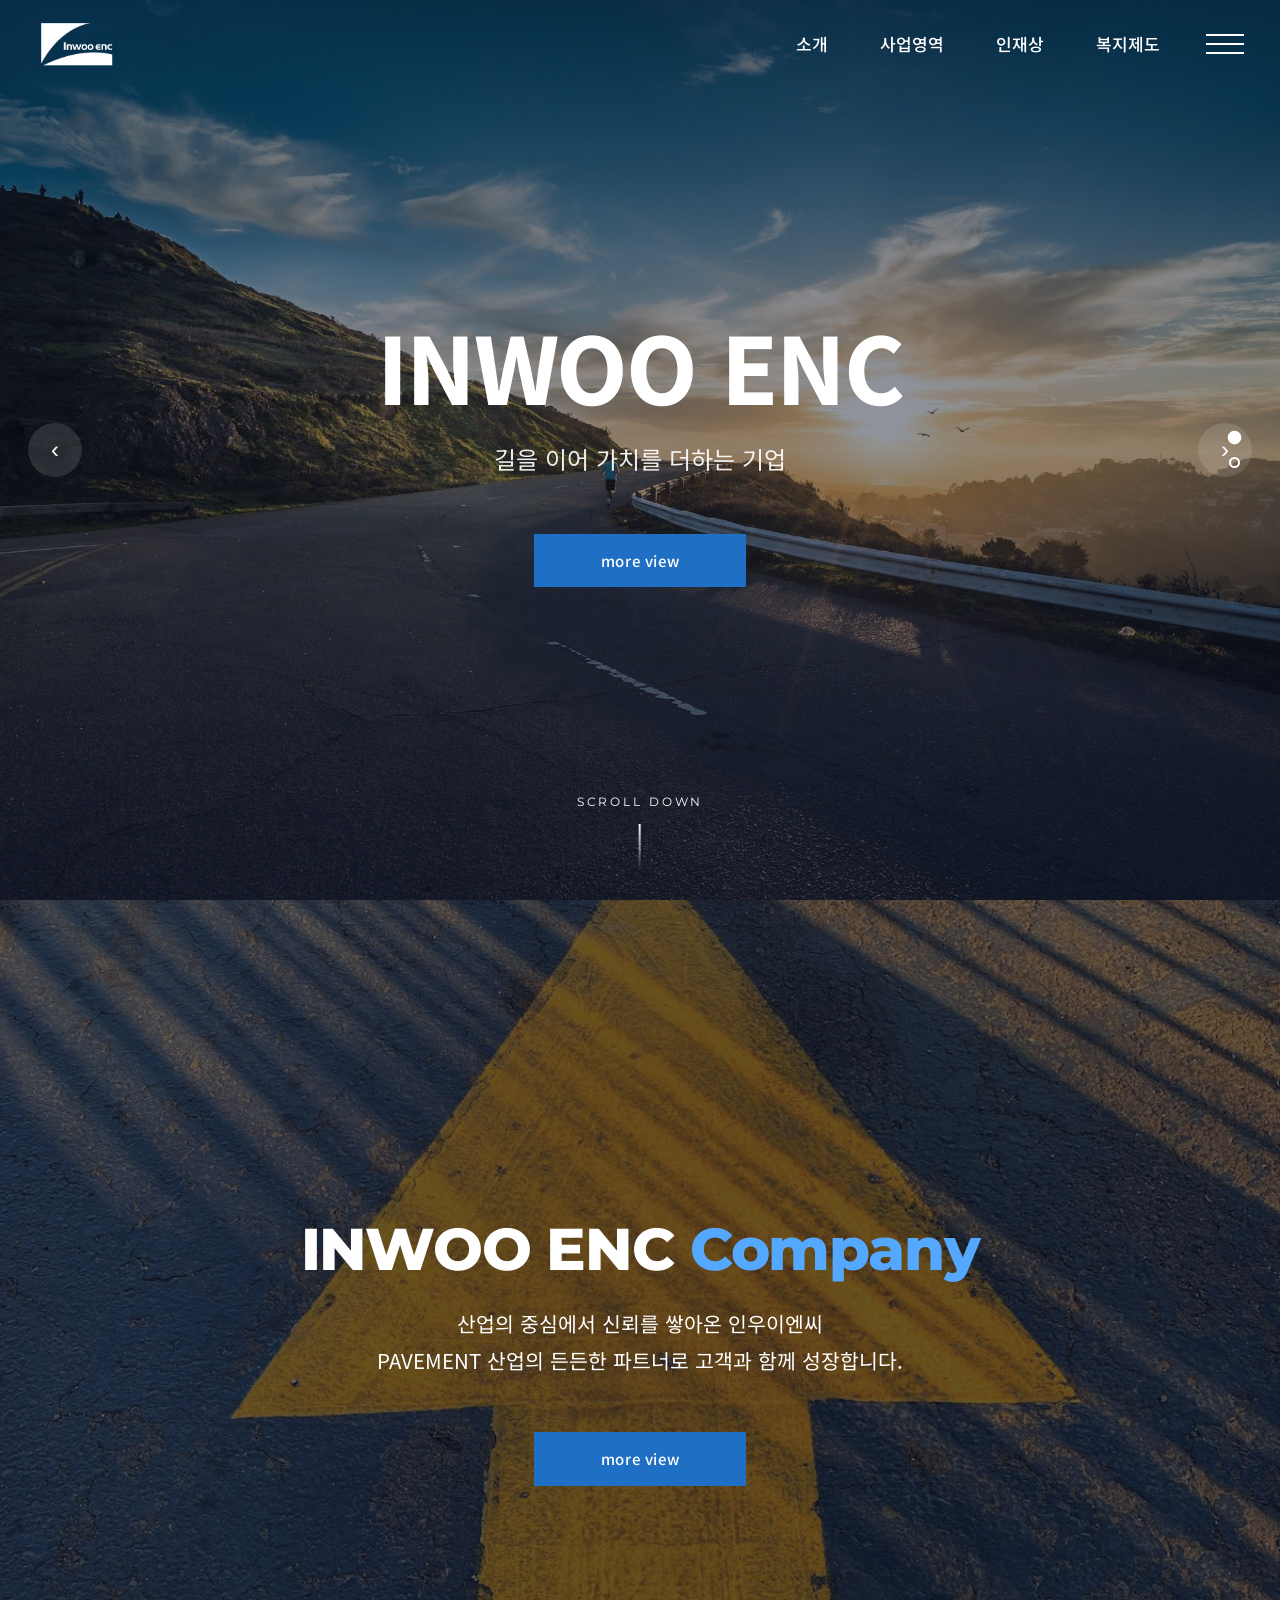
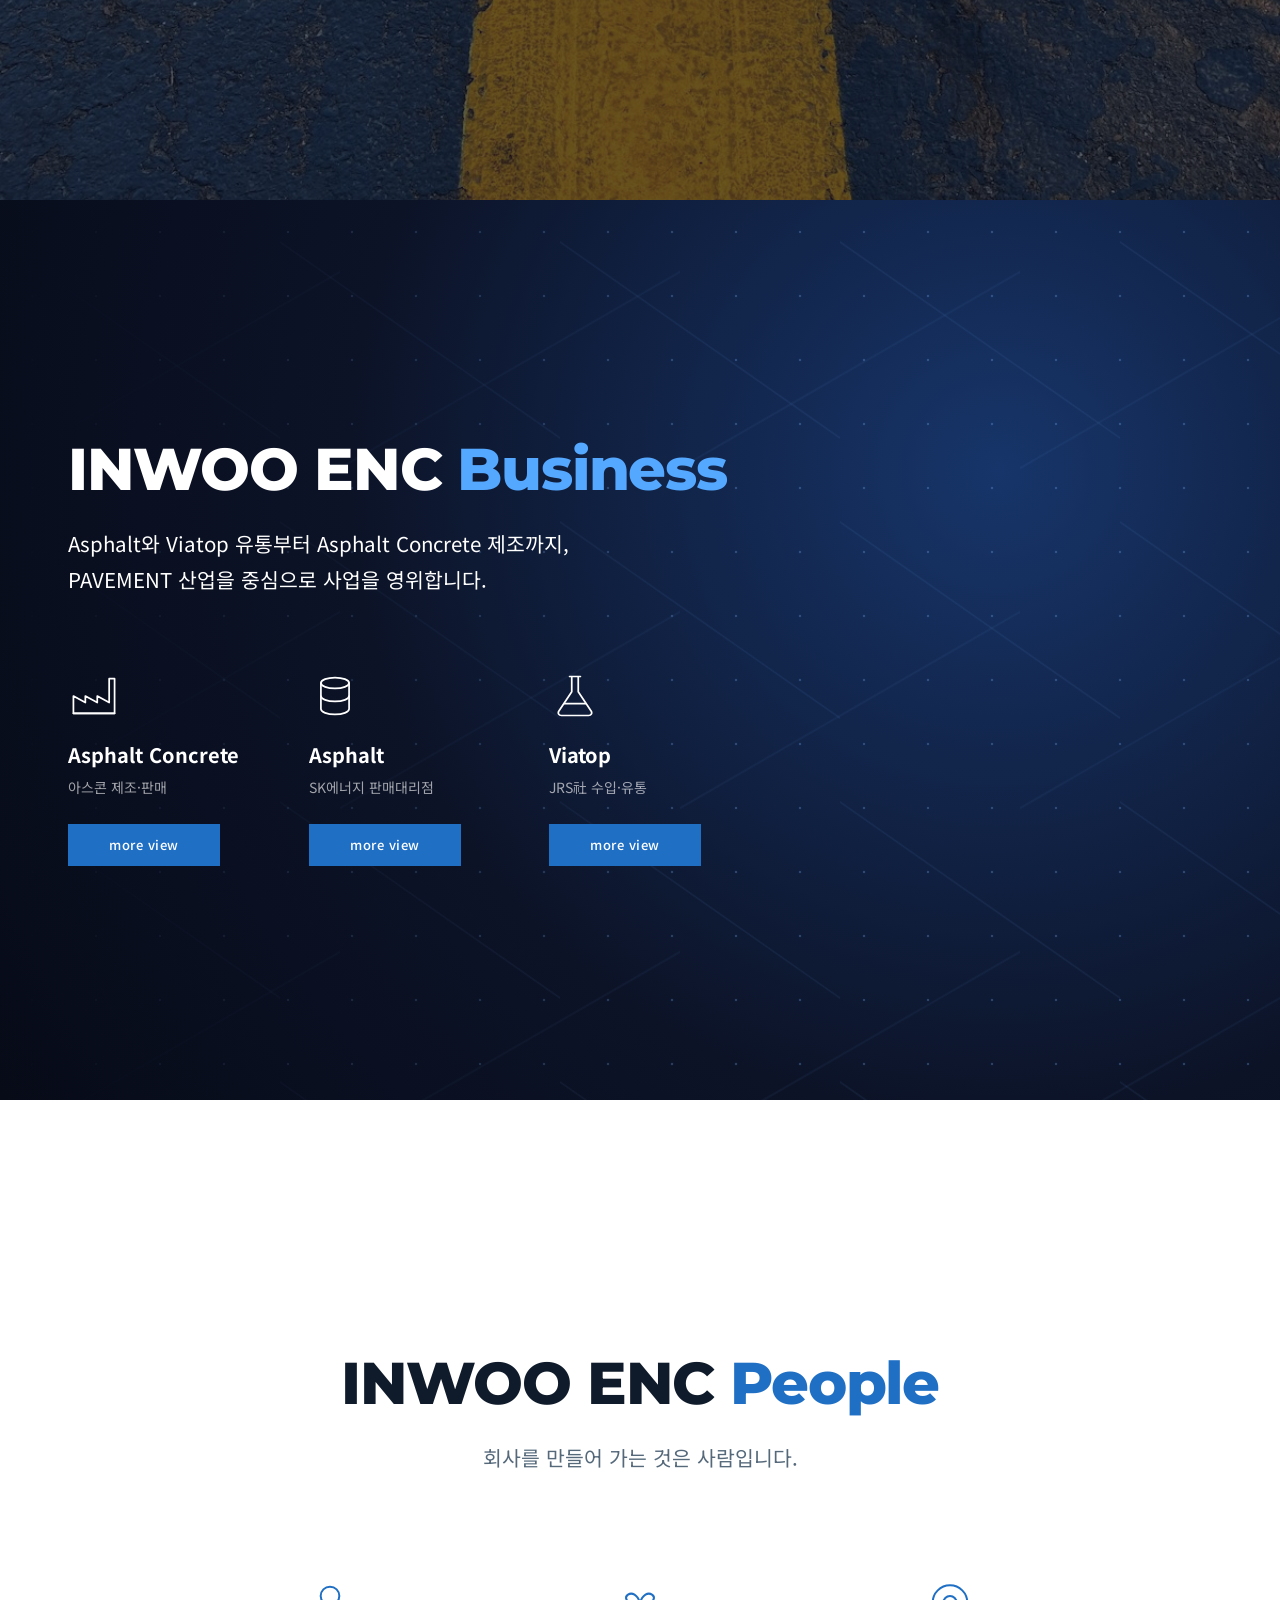
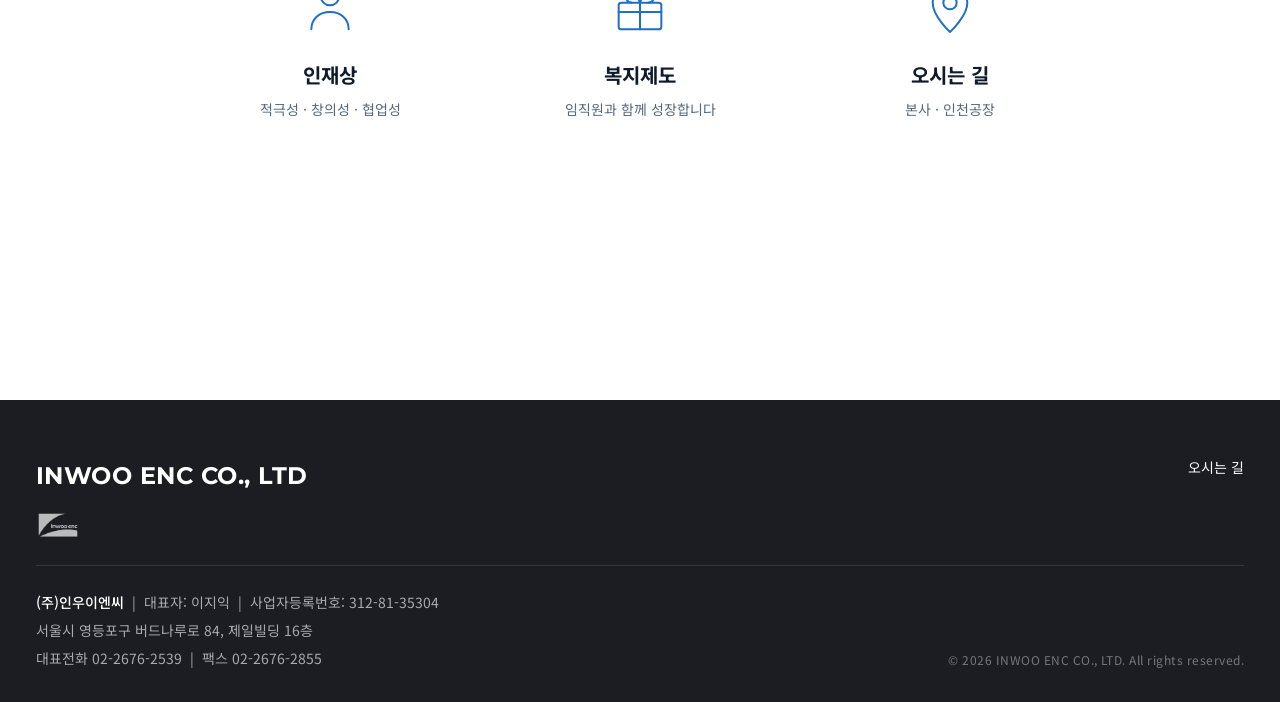
==== index.html @ b5f47231 "히어로 슬라이드에서 화살표 이미지(3번째) 제거 Co-Authored-By: Claude Sonnet 5.5 <noreply@anthropic.com>" ====
<!DOCTYPE html>
<html lang="ko">
<head>
<meta charset="UTF-8">
<meta name="viewport" content="width=device-width, initial-scale=1.0">
<title>(주)인우이엔씨 | INWOO ENC</title>
<meta name="description" content="PAVEMENT 산업의 경험과 신뢰를 바탕으로 미래를 만들어가는 인우이엔씨">
<link rel="stylesheet" href="https://fonts.googleapis.com/css?family=Noto+Sans+KR:400,500,700,800&family=Montserrat:500,700,800&display=swap">
<link rel="stylesheet" href="css/style.css?v=5">
</head>
<body>
<header class="site-header" id="siteHeader">
  <div class="header-inner">
    <a href="index.html" class="logo" aria-label="인우이엔씨 홈"><img src="img/logo.png" alt="INWOO ENC"></a>
    <div class="header-right">
      <nav class="site-nav">
        <a href="about.html">소개</a>
        <a href="business.html">사업영역</a>
        <a href="people.html">인재상</a>
        <a href="welfare.html">복지제도</a>
      </nav>
      <button class="menu-btn" id="menuBtn" aria-label="전체 메뉴 열기" aria-expanded="false"><span></span><span></span><span></span></button>
    </div>
  </div>
</header>
<div class="menu-overlay" id="menuOverlay" role="dialog" aria-label="전체 메뉴">
  <button class="menu-close" id="menuClose" aria-label="메뉴 닫기">×</button>
  <nav class="menu-list">
    <a href="about.html"><small>ABOUT</small>소개</a>
    <a href="business.html"><small>BUSINESS</small>사업영역</a>
    <a href="people.html"><small>PEOPLE</small>인재상</a>
    <a href="welfare.html"><small>BENEFITS</small>복지제도</a>
  </nav>
  <div class="menu-contact">서울특별시 영등포구 버드나루로 84, 제일빌딩 16층<br>대표전화 02-2676-2539 &nbsp;|&nbsp; 팩스 02-2676-2855</div>
</div>

<main>
<section class="hero" id="heroSlider">
  <div class="slide active">
    <div class="slide-bg"><video autoplay muted loop playsinline poster="img/hero.jpg"><source src="img/hero-truck.mp4" type="video/mp4"></video></div>
    <div class="slide-inner"><h2>INWOO ENC</h2><p>길을 이어 가치를 더하는 기업</p><a class="btn-more" href="about.html">more view</a></div>
  </div>
  <div class="slide">
    <div class="slide-bg"><img src="img/hero.jpg" alt=""></div>
    <div class="slide-inner"><h2>경험과 신뢰</h2><p>PAVEMENT 산업의 경험과 신뢰를 바탕으로 미래를 만들어가는 인우이엔씨</p><a class="btn-more" href="about.html">more view</a></div>
  </div>
  <button class="hero-arrow prev" aria-label="이전">‹</button><button class="hero-arrow next" aria-label="다음">›</button>
  <div class="hero-dots"><button class="on" aria-label="1번"></button><button aria-label="2번"></button></div>
  <div class="scroll-down">SCROLL DOWN</div>
</section>

<section class="fs fs-company">
  <div class="fs-inner rv">
    <h2 class="fs-title en">INWOO ENC <em>Company</em></h2>
    <p class="fs-text">산업의 중심에서 신뢰를 쌓아온 인우이엔씨<br>PAVEMENT 산업의 든든한 파트너로 고객과 함께 성장합니다.</p>
    <a class="btn-more" href="about.html">more view</a>
  </div>
</section>

<section class="fs fs-business">
  <div class="fs-inner">
    <div class="rv">
      <h2 class="fs-title en">INWOO ENC <em>Business</em></h2>
      <p class="fs-text">Asphalt와 Viatop 유통부터 Asphalt Concrete 제조까지,<br>PAVEMENT 산업을 중심으로 사업을 영위합니다.</p>
    </div>
    <div class="biz-items">
      <div class="biz-item rv"><svg viewBox="0 0 48 48" aria-hidden="true"><path d="M5 40V24l11 6v-6l11 6v-6l11 6V8h5v32z"/><path d="M5 40h38"/></svg><h3>Asphalt Concrete</h3><p>아스콘 제조·판매</p><a class="btn-more" href="business.html#ascon">more view</a></div>
      <div class="biz-item rv d1"><svg viewBox="0 0 48 48" aria-hidden="true"><ellipse cx="24" cy="12" rx="13" ry="5"/><path d="M11 12v24c0 2.8 5.8 5 13 5s13-2.2 13-5V12"/><path d="M11 24c0 2.8 5.8 5 13 5s13-2.2 13-5"/></svg><h3>Asphalt</h3><p>SK에너지 판매대리점</p><a class="btn-more" href="business.html#asphalt">more view</a></div>
      <div class="biz-item rv d2"><svg viewBox="0 0 48 48" aria-hidden="true"><path d="M19 6h10M21 6v14L9 38c-1 2 0 4 2.4 4h25.2c2.4 0 3.4-2 2.4-4L27 20V6"/><path d="M14 31h20"/></svg><h3>Viatop</h3><p>JRS社 수입·유통</p><a class="btn-more" href="business.html#viatop">more view</a></div>
    </div>
  </div>
</section>

<section class="fs fs-people">
  <div class="fs-inner">
    <div class="rv">
      <h2 class="fs-title en">INWOO ENC <em>People</em></h2>
      <p class="fs-text">회사를 만들어 가는 것은 사람입니다.</p>
    </div>
    <div class="people-items">
      <a class="people-item rv" href="people.html"><svg viewBox="0 0 48 48" aria-hidden="true"><circle cx="24" cy="15" r="7"/><path d="M10 40c0-8 6-13 14-13s14 5 14 13"/></svg><h3>인재상</h3><p>적극성 · 창의성 · 협업성</p></a>
      <a class="people-item rv d1" href="welfare.html"><svg viewBox="0 0 48 48" aria-hidden="true"><rect x="8" y="20" width="32" height="20" rx="2"/><path d="M8 27h32M24 20v20"/><path d="M24 20c-2-6-6-8-9-6-3 2-1 6 3 6M24 20c2-6 6-8 9-6 3 2 1 6-3 6"/></svg><h3>복지제도</h3><p>임직원과 함께 성장합니다</p></a>
      <a class="people-item rv d2" href="about.html#location"><svg viewBox="0 0 48 48" aria-hidden="true"><path d="M24 42s-13-12-13-22a13 13 0 0 1 26 0c0 10-13 22-13 22z"/><circle cx="24" cy="20" r="5"/></svg><h3>오시는 길</h3><p>본사 · 인천공장</p></a>
    </div>
  </div>
</section>
</main>
<footer class="site-footer">
  <div class="footer-wrap">
    <div class="footer-top">
      <div class="footer-logo">INWOO ENC CO., LTD<br><img src="img/logo.png" alt=""></div>
      <div class="footer-links"><a href="about.html#location">오시는 길</a></div>
    </div>
    <div class="footer-info">
      <div>
        <strong>(주)인우이엔씨</strong> &nbsp;|&nbsp; 대표자: 이지익 &nbsp;|&nbsp; 사업자등록번호: 312-81-35304<br>
        서울시 영등포구 버드나루로 84, 제일빌딩 16층<br>
        대표전화 02-2676-2539 &nbsp;|&nbsp; 팩스 02-2676-2855
      </div>
      <div class="footer-copy">© 2026 INWOO ENC CO., LTD. All rights reserved.</div>
    </div>
  </div>
</footer>
<script src="js/script.js?v=4"></script>
</body>
</html>
---- css/style.css ----
/* (주)인우이엔씨 — 풀스크린 섹션형 레이아웃 (투명 헤더 + 슬라이더 + more view) */
:root {
  --ink: #0f1b2a;
  --ink-soft: #55697b;
  --navy: #0c1327;
  --navy-2: #121c38;
  --blue: #1f6fc5;
  --blue-light: #55a8ff;
  --orange: #f39200;
  --bg: #f4f7fb;
  --line: #e1e8f0;
  --max: 1200px;
}
* { margin: 0; padding: 0; box-sizing: border-box; }
html { scroll-behavior: smooth; }
body { font-family: "Noto Sans KR", "Pretendard Variable", Pretendard, -apple-system, sans-serif; color: var(--ink); background: #fff; line-height: 1.7; word-break: keep-all; overflow-wrap: break-word; -webkit-font-smoothing: antialiased; }
img, svg, video { display: block; max-width: 100%; }
a { color: inherit; text-decoration: none; }
.en { font-family: "Montserrat", "Noto Sans KR", sans-serif; }

/* ---------- Header (투명 → 스크롤 시 흰색) ---------- */
.site-header { position: fixed; inset: 0 0 auto 0; z-index: 100; height: 88px; transition: background .3s ease, box-shadow .3s ease; }
.site-header.scrolled { background: #fff; box-shadow: 0 2px 18px rgba(12,19,39,.1); }
.header-inner { max-width: 1480px; height: 100%; margin: 0 auto; padding: 0 36px; display: flex; align-items: center; justify-content: space-between; }
.logo img { height: 52px; width: auto; filter: brightness(0) invert(1); transition: filter .3s ease; }
.site-header.scrolled .logo img { filter: none; }
.header-right { display: flex; align-items: center; gap: 46px; }
.site-nav { display: flex; gap: 52px; }
.site-nav a { color: #fff; font-size: 17px; font-weight: 500; position: relative; padding: 8px 0; transition: color .25s; }
.site-nav a::after { content: ""; position: absolute; left: 0; bottom: 0; width: 0; height: 3px; background: var(--blue-light); transition: width .25s ease; }
.site-nav a:hover::after, .site-nav a.active::after { width: 100%; }
.site-header.scrolled .site-nav a { color: var(--ink); }
.site-header.scrolled .site-nav a::after { background: var(--blue); }
.menu-btn { width: 38px; height: 38px; display: flex; flex-direction: column; justify-content: center; gap: 7px; background: none; border: 0; cursor: pointer; }
.menu-btn span { height: 2px; width: 100%; background: #fff; transition: background .3s, transform .3s, opacity .3s; }
.site-header.scrolled .menu-btn span { background: var(--ink); }

/* 전체화면 메뉴 */
.menu-overlay { position: fixed; inset: 0; z-index: 200; background: var(--navy); color: #fff; display: flex; flex-direction: column; justify-content: center; padding: 0 8vw; opacity: 0; visibility: hidden; transition: opacity .35s ease, visibility .35s ease; }
.menu-overlay.open { opacity: 1; visibility: visible; }
.menu-close { position: absolute; top: 26px; right: 36px; width: 44px; height: 44px; background: none; border: 0; color: #fff; font-size: 38px; line-height: 1; cursor: pointer; }
.menu-list a { display: flex; align-items: baseline; gap: 24px; padding: 14px 0; border-bottom: 1px solid rgba(255,255,255,.14); font-size: clamp(30px, 4.6vw, 58px); font-weight: 700; letter-spacing: -.01em; transition: color .2s, padding .25s; }
.menu-list a small { font-family: "Montserrat", sans-serif; font-size: 14px; font-weight: 500; letter-spacing: .24em; color: var(--blue-light); width: 120px; flex: 0 0 auto; }
.menu-list a:hover { color: var(--blue-light); padding-left: 16px; }
.menu-contact { margin-top: 44px; font-size: 16px; color: rgba(255,255,255,.65); line-height: 1.9; }

/* ---------- Hero slider ---------- */
.hero { position: relative; height: 100vh; min-height: 640px; overflow: hidden; background: var(--navy); color: #fff; }
.slide { position: absolute; inset: 0; opacity: 0; transition: opacity 1.1s ease; display: flex; align-items: center; justify-content: center; text-align: center; }
.slide.active { opacity: 1; z-index: 1; }
.slide-bg { position: absolute; inset: 0; }
.slide-bg img, .slide-bg video { width: 100%; height: 100%; object-fit: cover; }
.slide-bg::after { content: ""; position: absolute; inset: 0; background: linear-gradient(180deg, rgba(12,19,39,.55) 0%, rgba(12,19,39,.45) 50%, rgba(12,19,39,.7) 100%); }
.slide-inner { position: relative; z-index: 2; padding: 0 24px; max-width: 1000px; transform: translateY(14px); opacity: 0; transition: opacity .9s ease .25s, transform .9s ease .25s; }
.slide.active .slide-inner { opacity: 1; transform: none; }
.slide h2 { font-size: clamp(44px, 7.2vw, 100px); font-weight: 800; letter-spacing: -.02em; line-height: 1.15; }
.slide p { margin-top: 20px; font-size: clamp(17px, 2vw, 24px); font-weight: 400; color: rgba(255,255,255,.92); }
.btn-more { display: inline-block; margin-top: 54px; background: var(--blue); color: #fff; font-size: 15px; font-weight: 500; letter-spacing: .04em; padding: 13px 66px; border: 1px solid var(--blue); transition: background .2s, color .2s, transform .2s; }
.btn-more:hover { background: #fff; color: var(--blue); transform: translateY(-2px); }
.hero-arrow { position: absolute; top: 50%; z-index: 5; width: 54px; height: 54px; margin-top: -27px; border: 0; background: rgba(255,255,255,.12); color: #fff; font-size: 24px; cursor: pointer; border-radius: 50%; transition: background .2s; }
.hero-arrow:hover { background: rgba(255,255,255,.3); }
.hero-arrow.prev { left: 28px; } .hero-arrow.next { right: 28px; }
.hero-dots { position: absolute; z-index: 5; right: 40px; top: 50%; transform: translateY(-50%); display: flex; flex-direction: column; gap: 14px; }
.hero-dots button { width: 11px; height: 11px; border-radius: 50%; border: 2px solid #fff; background: transparent; cursor: pointer; padding: 0; transition: background .2s, transform .2s; }
.hero-dots button.on { background: #fff; transform: scale(1.25); }
.scroll-down { position: absolute; z-index: 5; left: 50%; bottom: 30px; transform: translateX(-50%); text-align: center; font-family: "Montserrat", sans-serif; font-size: 12px; letter-spacing: .24em; color: #fff; }
.scroll-down::after { content: ""; display: block; width: 2px; height: 46px; margin: 12px auto 0; background: linear-gradient(180deg, #fff, transparent); animation: drop 1.8s ease-in-out infinite; }
@keyframes drop { 0% { transform: scaleY(0); transform-origin: top; } 50% { transform: scaleY(1); transform-origin: top; } 51% { transform-origin: bottom; } 100% { transform: scaleY(0); transform-origin: bottom; } }

/* ---------- Home sections (full screen) ---------- */
.fs { position: relative; min-height: 100vh; display: flex; align-items: center; overflow: hidden; }
.fs-inner { position: relative; z-index: 2; width: 100%; max-width: var(--max); margin: 0 auto; padding: 100px 28px; }
.fs-title { font-size: clamp(34px, 4.6vw, 62px); font-weight: 800; letter-spacing: -.02em; line-height: 1.2; }
.fs-title em { font-style: normal; color: var(--blue-light); }
.fs-text { margin-top: 20px; font-size: clamp(16px, 1.6vw, 21px); line-height: 1.8; }

.fs-company { color: #fff; text-align: center; background: var(--navy) center / cover; }
.fs-company::before { content: ""; position: absolute; inset: 0; background: url('../img/hero-arrow.jpg') center 40% / cover; }
.fs-company::after { content: ""; position: absolute; inset: 0; background: rgba(12,19,39,.62); }

.fs-business { color: #fff; background: radial-gradient(circle at 78% 30%, #17356a 0%, #0c1327 55%, #070b18 100%); }
.fs-business::before { content: ""; position: absolute; inset: 0; opacity: .5;
  background-image: radial-gradient(rgba(120,180,255,.55) 1.4px, transparent 1.6px), linear-gradient(35deg, transparent 49.6%, rgba(120,180,255,.16) 50%, transparent 50.4%), linear-gradient(-30deg, transparent 49.6%, rgba(120,180,255,.12) 50%, transparent 50.4%);
  background-size: 64px 64px, 280px 280px, 340px 340px;
  mask-image: linear-gradient(90deg, transparent 0%, #000 55%); -webkit-mask-image: linear-gradient(90deg, transparent 0%, #000 55%); }
.biz-items { display: flex; gap: 70px; margin-top: 72px; flex-wrap: wrap; }
.biz-item { min-width: 170px; }
.biz-item svg { width: 52px; height: 52px; stroke: #fff; fill: none; stroke-width: 1.6; stroke-linecap: round; stroke-linejoin: round; margin-bottom: 16px; }
.biz-item h3 { font-size: 20px; font-weight: 700; }
.biz-item p { margin-top: 4px; font-size: 14px; color: rgba(255,255,255,.62); }
.biz-item .btn-more { margin-top: 24px; padding: 9px 40px; font-size: 13px; }

.fs-people { background: #fff; text-align: center; }
.fs-people .fs-title em { color: var(--blue); }
.fs-people .fs-text { color: var(--ink-soft); }
.people-items { display: grid; grid-template-columns: repeat(3, 1fr); gap: 30px; max-width: 900px; margin: 70px auto 0; }
.people-item { padding: 30px 12px; border-radius: 6px; transition: background .25s, transform .25s; }
.people-item:hover { background: var(--bg); transform: translateY(-6px); }
.people-item svg { width: 64px; height: 64px; margin: 0 auto 18px; stroke: var(--blue); fill: none; stroke-width: 1.5; stroke-linecap: round; stroke-linejoin: round; }
.people-item h3 { font-size: 20px; font-weight: 700; }
.people-item p { margin-top: 6px; font-size: 14px; color: var(--ink-soft); }

/* ---------- Sub pages ---------- */
.sub-visual { position: relative; height: 440px; display: flex; align-items: center; justify-content: center; text-align: center; color: #fff; background: var(--navy) center / cover; overflow: hidden; }
.sub-visual::before { content: ""; position: absolute; inset: 0; background: linear-gradient(180deg, rgba(12,19,39,.7) 0%, rgba(12,19,39,.55) 100%); }
.sub-visual .inner { position: relative; z-index: 2; padding: 60px 24px 0; }
.sub-visual h1 { font-size: clamp(38px, 5vw, 66px); font-weight: 800; letter-spacing: -.02em; }
.sub-visual p { margin-top: 14px; font-size: clamp(16px, 1.7vw, 21px); color: rgba(255,255,255,.88); max-width: 720px; margin-left: auto; margin-right: auto; }
.crumb { position: absolute; z-index: 2; left: 0; right: 0; bottom: 22px; font-size: 14px; color: rgba(255,255,255,.7); max-width: 1480px; margin: 0 auto; padding: 0 36px; text-align: right; }
.crumb b { color: #fff; font-weight: 500; }
.sub-tabs { background: #fff; border-bottom: 1px solid var(--line); position: sticky; top: 88px; z-index: 50; }
.sub-tabs .wrap { display: flex; justify-content: center; gap: 4px; overflow-x: auto; scrollbar-width: none; }
.sub-tabs a { padding: 20px 34px; font-size: 17px; font-weight: 500; color: var(--ink-soft); border-bottom: 3px solid transparent; white-space: nowrap; transition: color .2s, border-color .2s; }
.sub-tabs a:hover, .sub-tabs a.on { color: var(--blue); border-bottom-color: var(--blue); }
.wrap { max-width: var(--max); margin: 0 auto; padding: 0 28px; }
.blk { padding: 110px 0; }
.blk + .blk { border-top: 1px solid var(--line); }
.blk-head { text-align: center; margin-bottom: 56px; }
.blk-head h2 { font-size: clamp(30px, 3.4vw, 44px); font-weight: 800; letter-spacing: -.02em; }
.blk-head h2::after { content: ""; display: block; width: 46px; height: 4px; background: var(--blue); margin: 20px auto 0; }
.blk-head p { margin-top: 18px; color: var(--ink-soft); font-size: 18px; }

.overview { display: grid; grid-template-columns: 1fr 1fr; gap: 64px; align-items: center; }
.overview figure { aspect-ratio: 4/3; overflow: hidden; border-radius: 4px; }
.overview figure img { width: 100%; height: 100%; object-fit: cover; }
.mission-quote { font-size: 21px; font-weight: 500; line-height: 1.85; color: var(--ink); border-left: 4px solid var(--blue); padding-left: 28px; }

.timeline { max-width: 820px; margin: 0 auto; position: relative; }
.timeline::before { content: ""; position: absolute; left: 190px; top: 8px; bottom: 8px; width: 2px; background: var(--line); }
.timeline-group { display: flex; gap: 0; padding: 22px 0; align-items: flex-start; position: relative; }
.timeline-year { width: 190px; flex: 0 0 190px; text-align: right; padding-right: 46px; font-family: "Montserrat", "Noto Sans KR", sans-serif; font-size: 40px; font-weight: 700; color: var(--ink); line-height: 1.1; }
.timeline-entries { flex: 1 1 0; min-width: 0; display: flex; flex-direction: column; gap: 10px; padding-left: 40px; position: relative; padding-top: 10px; }
.timeline-entries::before { content: ""; position: absolute; left: -11px; top: 16px; width: 14px; height: 14px; border-radius: 50%; background: #fff; border: 4px solid var(--blue); z-index: 2; }
.timeline-entry { display: flex; gap: 20px; align-items: baseline; }
.timeline-month { font-family: "Montserrat", sans-serif; font-size: 15px; font-weight: 700; color: var(--blue); width: 30px; flex: 0 0 30px; }
.timeline-desc { font-size: 17px; color: var(--ink); min-width: 0; word-break: keep-all; overflow-wrap: anywhere; }

.partner-wrap { background: var(--navy); color: #fff; text-align: center; padding: 110px 28px; }
.partner-wrap h2 { font-size: clamp(30px, 3.4vw, 44px); font-weight: 800; }
.partner-wrap .intro { margin: 16px auto 44px; max-width: 640px; color: rgba(255,255,255,.78); font-size: 17px; }
.partner-carousel { position: relative; width: 230px; height: 230px; margin: 0 auto; border-radius: 50%; background: #fff; }
.partner-slide { position: absolute; inset: 0; display: flex; align-items: center; justify-content: center; padding: 38px; opacity: 0; transition: opacity .6s ease; }
.partner-slide.active { opacity: 1; }
.partner-slide img { width: 100%; height: 100%; object-fit: contain; }

.location-grid { display: grid; grid-template-columns: 1fr 1fr; gap: 28px; }
.location-panel { border: 1px solid var(--line); border-top: 5px solid var(--blue); padding: 40px 38px; background: #fff; border-radius: 4px; }
.location-panel.loc-plant { border-top-color: var(--orange); }
.location-panel h3 { font-size: 28px; font-weight: 800; margin-bottom: 18px; }
.loc-label { display: block; margin-top: 14px; font-size: 12px; font-weight: 700; letter-spacing: .14em; color: var(--blue); }
.loc-plant .loc-label { color: var(--orange); }
.location-panel p { font-size: 16px; color: #33475a; }
.location-map { margin-top: 24px; }
.location-map iframe { width: 100%; height: 280px; border: 0; border-radius: 4px; }
.map-link { display: inline-block; margin-top: 12px; font-size: 14px; font-weight: 700; color: var(--blue); border-bottom: 2px solid currentColor; }

.biz-block { display: grid; grid-template-columns: 1fr 1fr; gap: 70px; align-items: center; }
.biz-block + .biz-block { margin-top: 110px; }
.biz-block:nth-child(even) .biz-photo { order: 2; }
.biz-photo { position: relative; aspect-ratio: 4/3; overflow: hidden; border-radius: 4px; }
.biz-photo img { width: 100%; height: 100%; object-fit: cover; transition: transform .6s ease; }
.biz-block:hover .biz-photo img { transform: scale(1.05); }
.biz-no { font-family: "Montserrat", sans-serif; font-size: 15px; font-weight: 700; letter-spacing: .24em; color: var(--blue); }
.biz-text h3 { margin: 8px 0 20px; font-size: clamp(28px, 3vw, 38px); font-weight: 800; letter-spacing: -.01em; }
.biz-text p { font-size: 17px; color: #33475a; line-height: 1.95; }

.value-grid { display: grid; grid-template-columns: repeat(3, 1fr); gap: 26px; }
.value { background: #fff; border: 1px solid var(--line); border-radius: 4px; overflow: hidden; transition: transform .3s, box-shadow .3s; }
.value:hover { transform: translateY(-8px); box-shadow: 0 24px 50px rgba(12,19,39,.14); }
.value-photo { aspect-ratio: 3/2; overflow: hidden; }
.value-photo img { width: 100%; height: 100%; object-fit: cover; }
.value-mark { display: block; margin: 26px 30px 10px; font-size: 22px; font-weight: 800; letter-spacing: .18em; }
.pillar-red .value-mark { color: #d14841; } .pillar-yellow .value-mark { color: #e0a800; } .pillar-green .value-mark { color: #41a85f; }
.value h3 { font-size: 20px; font-weight: 700; margin: 0 30px 10px; }
.value p { margin: 0 30px 32px; font-size: 15.5px; color: var(--ink-soft); }
.value::after { content: ""; display: block; height: 5px; }
.pillar-red::after { background: #d14841; } .pillar-yellow::after { background: #fac51c; } .pillar-green::after { background: #41a85f; }

.welfare-panel { background: #000; border-radius: 4px; overflow: hidden; }
.welfare-panel img { width: 100%; height: auto; }

/* ---------- Footer ---------- */
.site-footer { background: #1b1d22; color: rgba(255,255,255,.62); padding: 56px 0 30px; }
.footer-wrap { max-width: 1480px; margin: 0 auto; padding: 0 36px; }
.footer-top { display: flex; justify-content: space-between; align-items: flex-start; gap: 30px; flex-wrap: wrap; padding-bottom: 26px; }
.footer-logo { font-family: "Montserrat", "Noto Sans KR", sans-serif; font-size: 24px; font-weight: 700; color: #fff; letter-spacing: .02em; }
.footer-logo img { height: 28px; width: auto; margin-top: 14px; filter: brightness(0) invert(1); opacity: .7; }
.footer-links { display: flex; gap: 22px; font-size: 14px; }
.footer-links a { color: #fff; }
.footer-links a:hover { color: var(--blue-light); }
.footer-info { font-size: 14px; line-height: 2; padding-top: 22px; border-top: 1px solid rgba(255,255,255,.12); display: flex; justify-content: space-between; gap: 24px; flex-wrap: wrap; }
.footer-info strong { color: #fff; font-weight: 500; }
.footer-copy { font-size: 12px; letter-spacing: .04em; color: rgba(255,255,255,.4); align-self: flex-end; }

/* reveal */
.rv { opacity: 0; transform: translateY(28px); transition: opacity .8s ease, transform .8s ease; }
.rv.in { opacity: 1; transform: none; }
.rv.d1 { transition-delay: .12s; } .rv.d2 { transition-delay: .24s; }

/* ---------- Responsive ---------- */
@media (max-width: 1100px) {
  .site-nav { display: none; }
  .header-right { gap: 0; }
}
@media (max-width: 900px) {
  .overview, .biz-block, .location-grid, .value-grid { grid-template-columns: 1fr; gap: 36px; }
  .biz-block:nth-child(even) .biz-photo { order: 0; }
  .biz-block + .biz-block { margin-top: 70px; }
  .people-items { grid-template-columns: 1fr; gap: 6px; margin-top: 40px; }
  .blk { padding: 70px 0; }
  .sub-visual { height: 340px; }
  .timeline::before { left: 110px; }
  .timeline-year { width: 110px; flex-basis: 110px; font-size: 26px; padding-right: 26px; }
  .timeline-entries { padding-left: 26px; }
  .timeline-entries::before { left: -11px; }
  .timeline-desc { font-size: 15px; }
  .biz-items { gap: 36px; margin-top: 44px; }
  .hero-dots { right: 16px; }
  .hero-arrow { display: none; }
  .sub-tabs a { padding: 16px 20px; font-size: 15px; }
  .header-inner { padding: 0 20px; } .logo img { height: 44px; }
}
@media (prefers-reduced-motion: reduce) { .rv { opacity: 1; transform: none; transition: none; } .slide, .slide-inner { transition: none; } .scroll-down::after { animation: none; } html { scroll-behavior: auto; } }
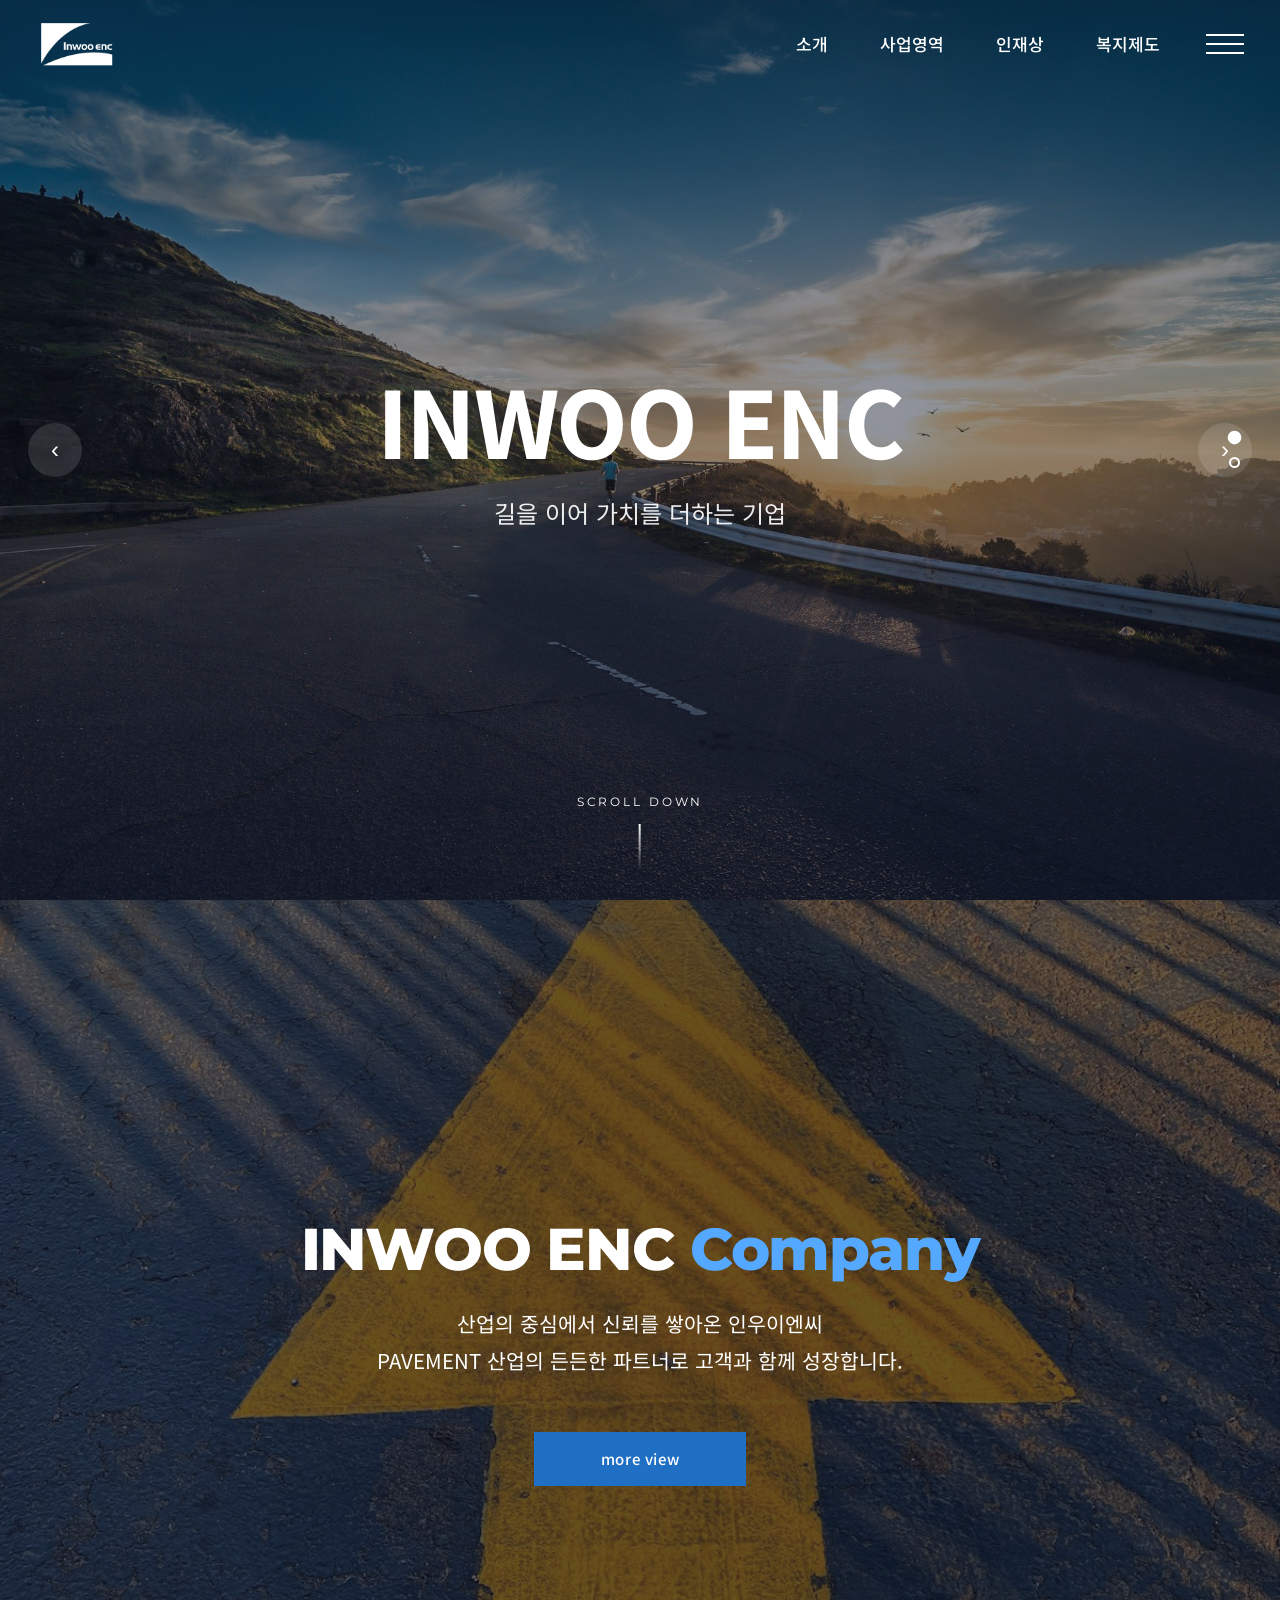
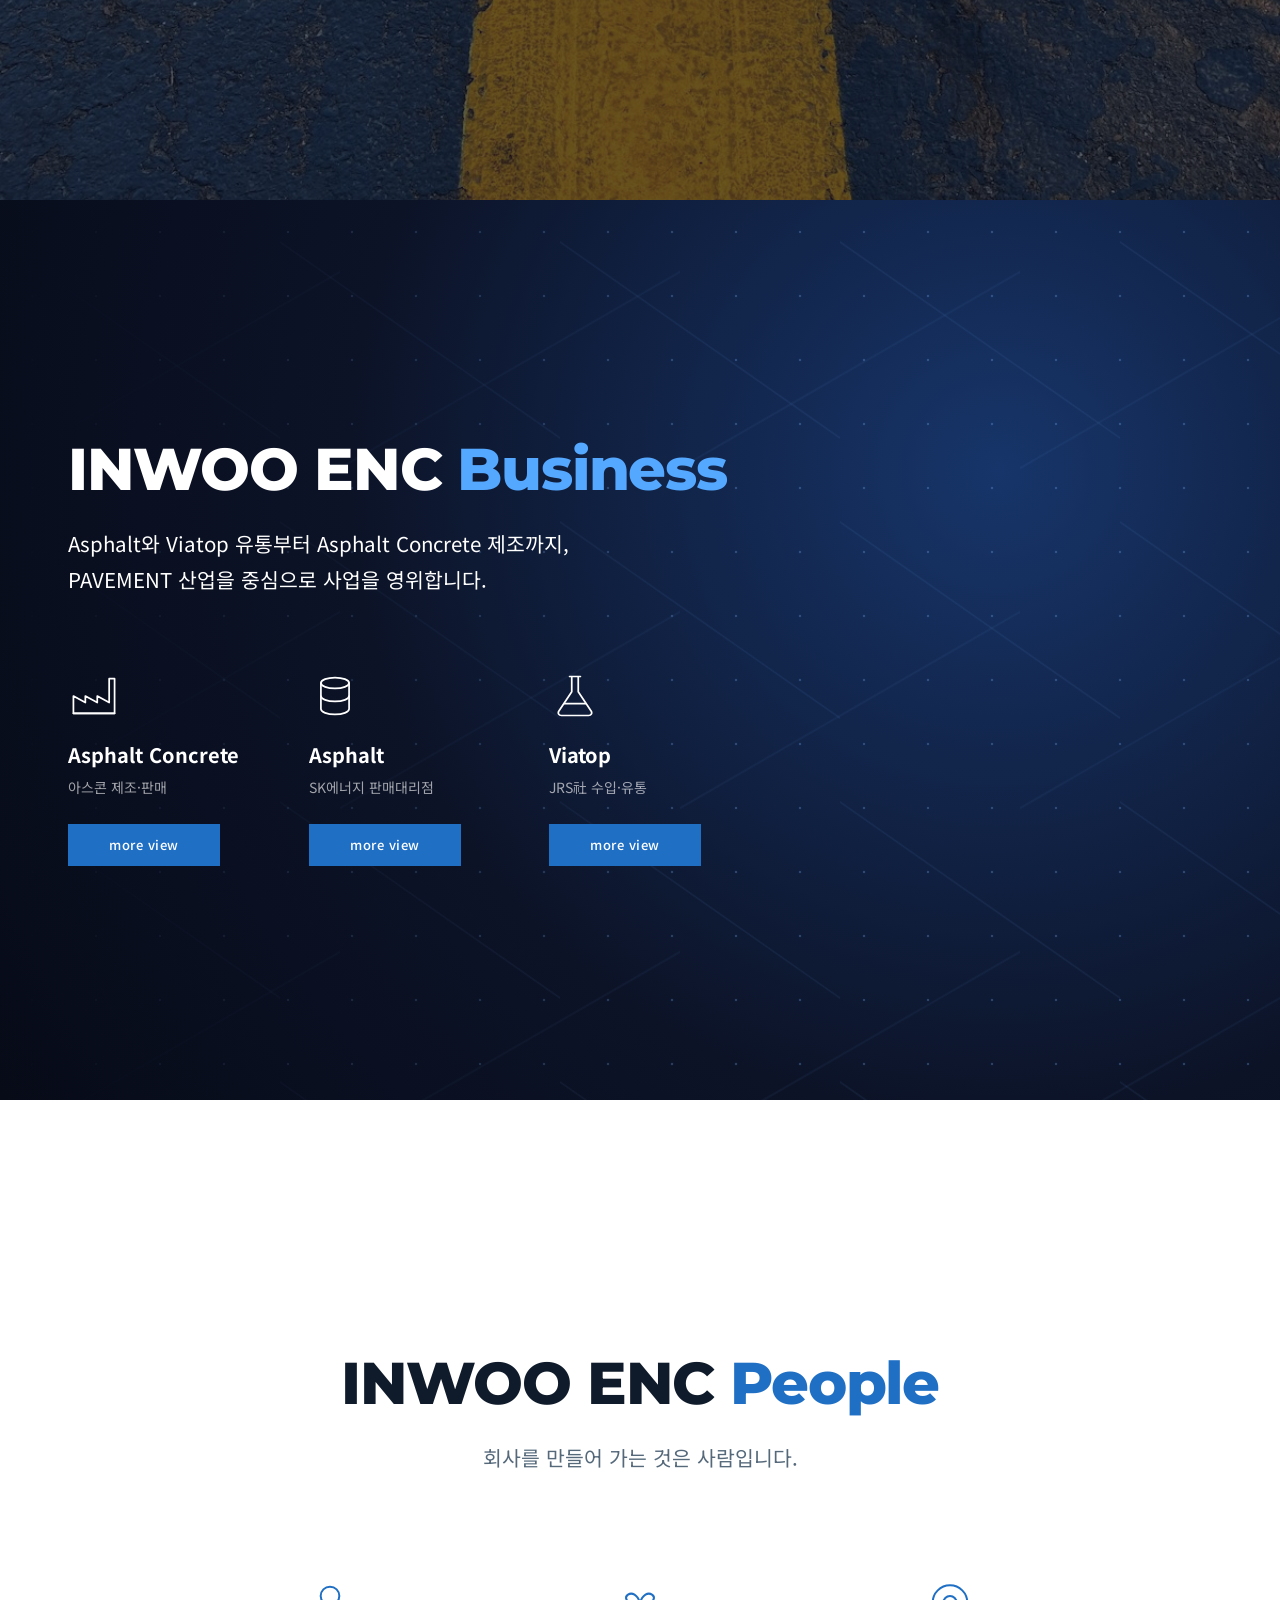
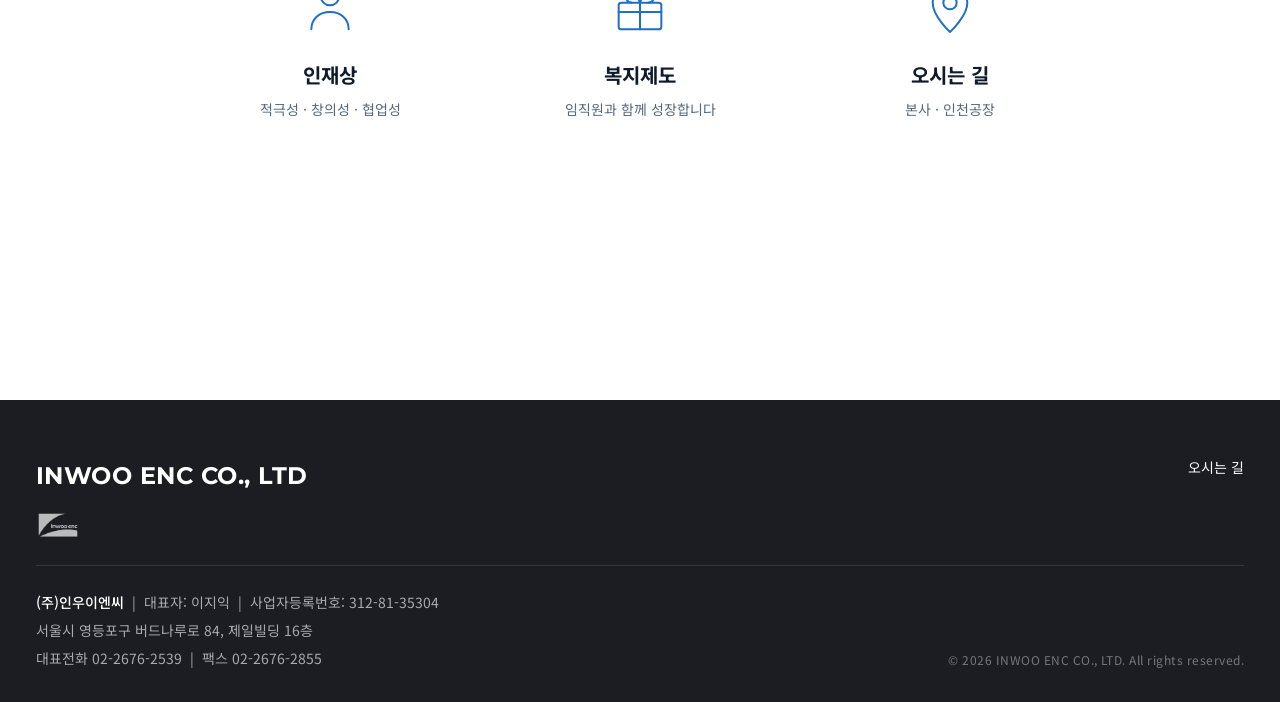
==== commit 8aa1b12b: "히어로 슬라이드 more view 버튼 제거 Co-Authored-By: Claude Sonnet 5.5 <noreply@anthropic.com>" ====
--- a/index.html
+++ b/index.html
@@ -38,11 +38,11 @@
 <section class="hero" id="heroSlider">
   <div class="slide active">
     <div class="slide-bg"><video autoplay muted loop playsinline poster="img/hero.jpg"><source src="img/hero-truck.mp4" type="video/mp4"></video></div>
-    <div class="slide-inner"><h2>INWOO ENC</h2><p>길을 이어 가치를 더하는 기업</p><a class="btn-more" href="about.html">more view</a></div>
+    <div class="slide-inner"><h2>INWOO ENC</h2><p>길을 이어 가치를 더하는 기업</p></div>
   </div>
   <div class="slide">
     <div class="slide-bg"><img src="img/hero.jpg" alt=""></div>
-    <div class="slide-inner"><h2>경험과 신뢰</h2><p>PAVEMENT 산업의 경험과 신뢰를 바탕으로 미래를 만들어가는 인우이엔씨</p><a class="btn-more" href="about.html">more view</a></div>
+    <div class="slide-inner"><h2>경험과 신뢰</h2><p>PAVEMENT 산업의 경험과 신뢰를 바탕으로 미래를 만들어가는 인우이엔씨</p></div>
   </div>
   <button class="hero-arrow prev" aria-label="이전">‹</button><button class="hero-arrow next" aria-label="다음">›</button>
   <div class="hero-dots"><button class="on" aria-label="1번"></button><button aria-label="2번"></button></div>
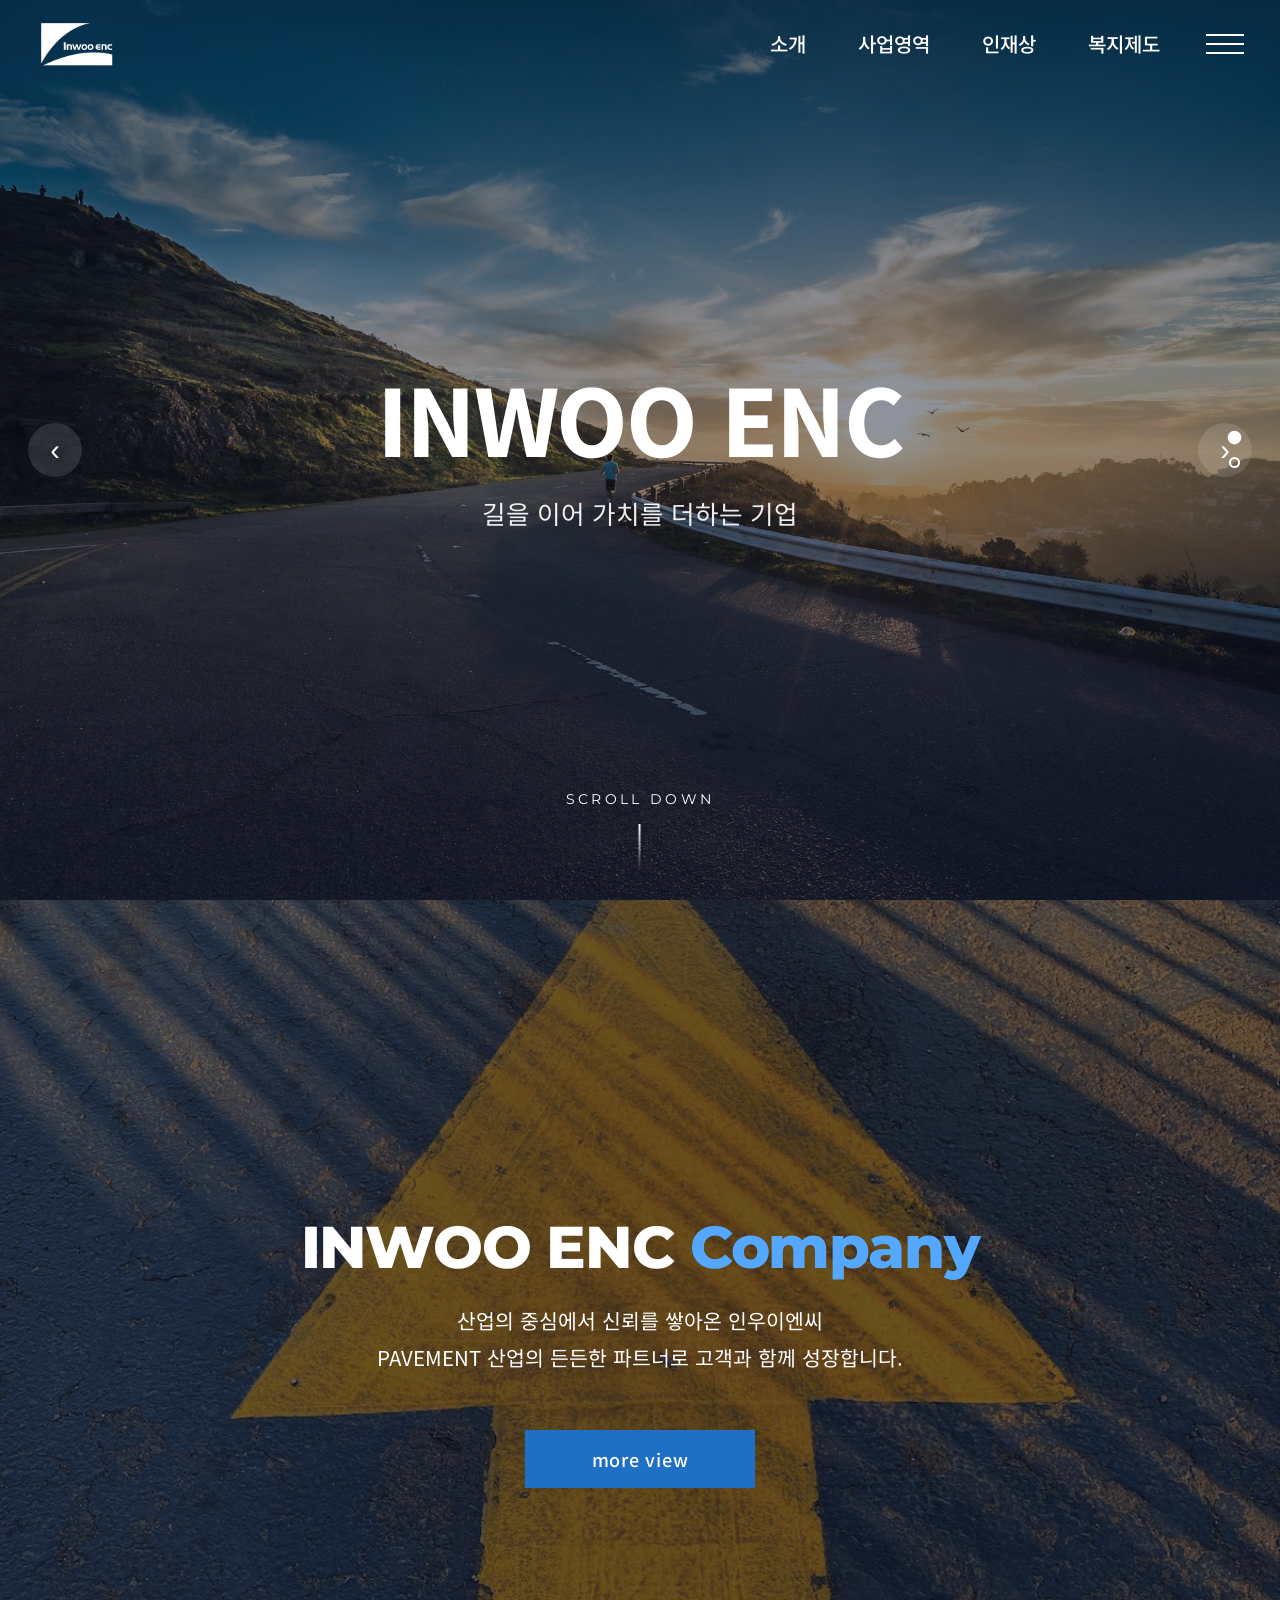
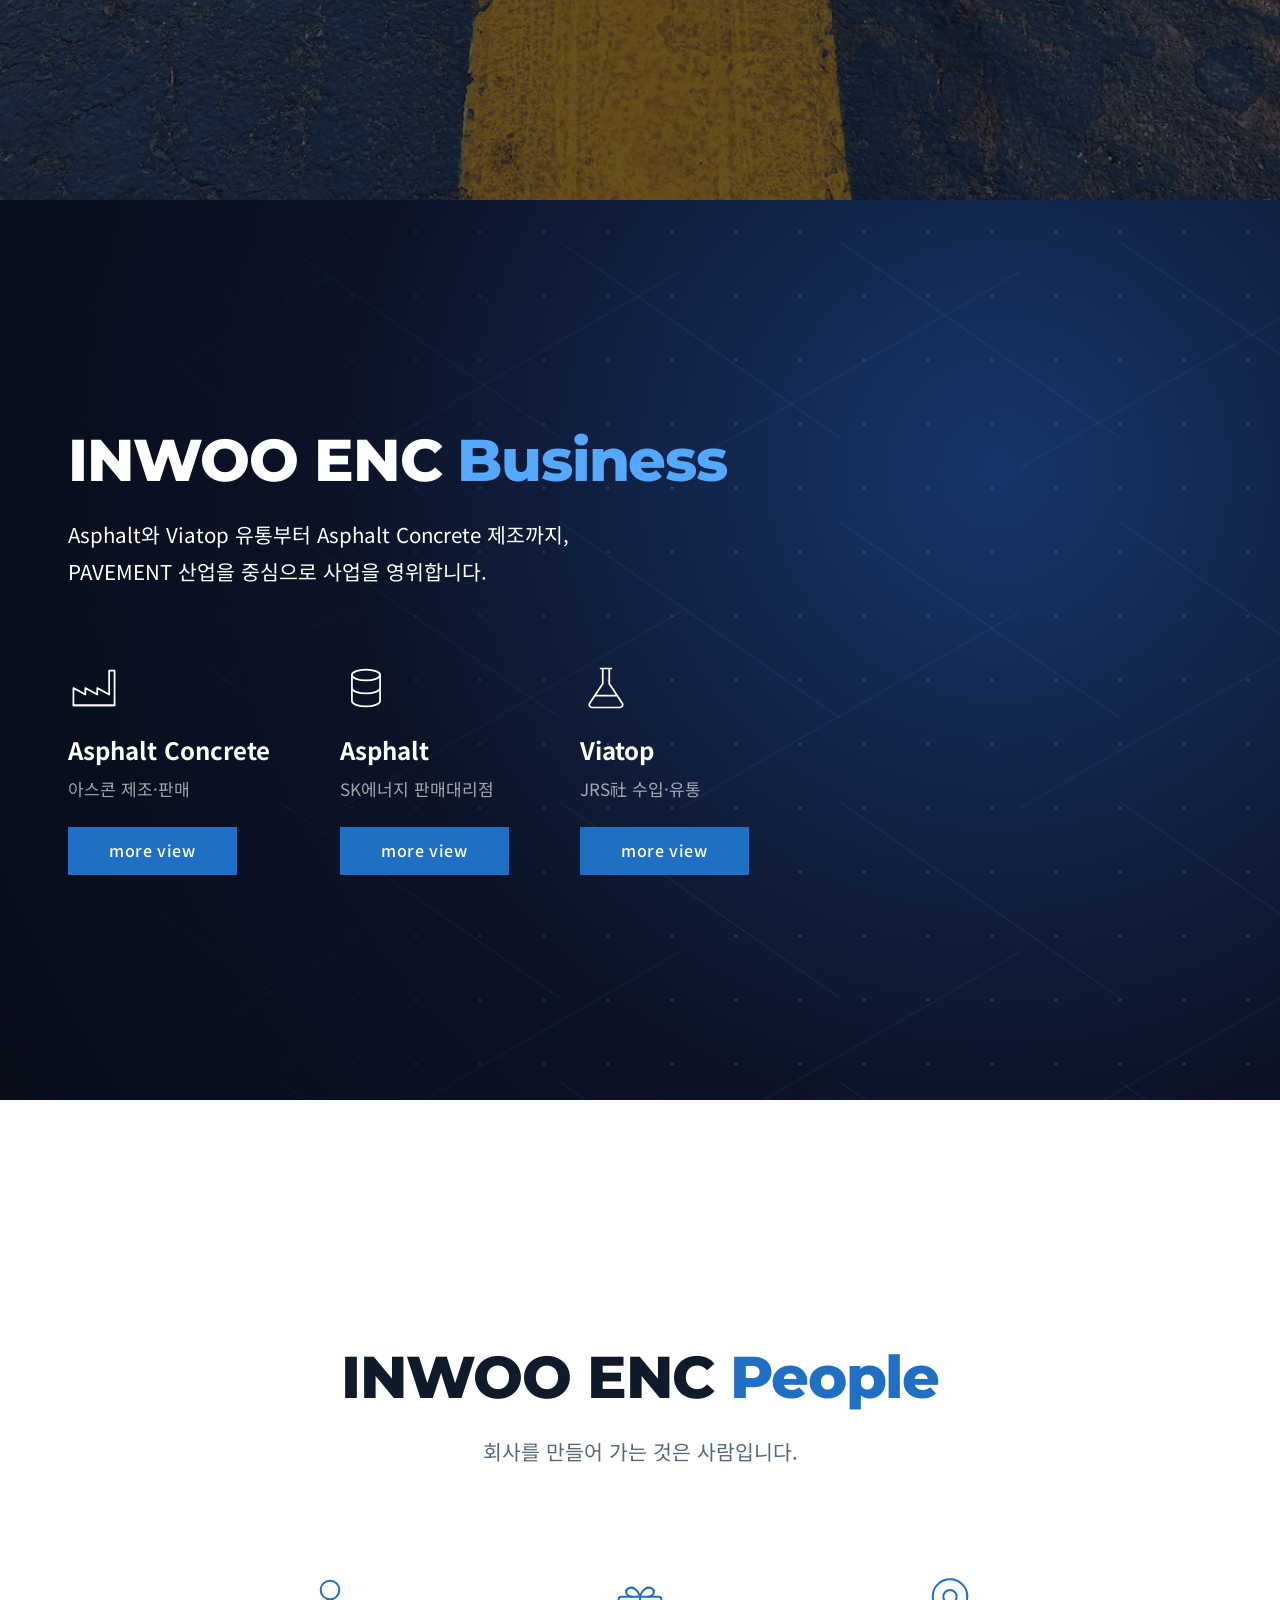
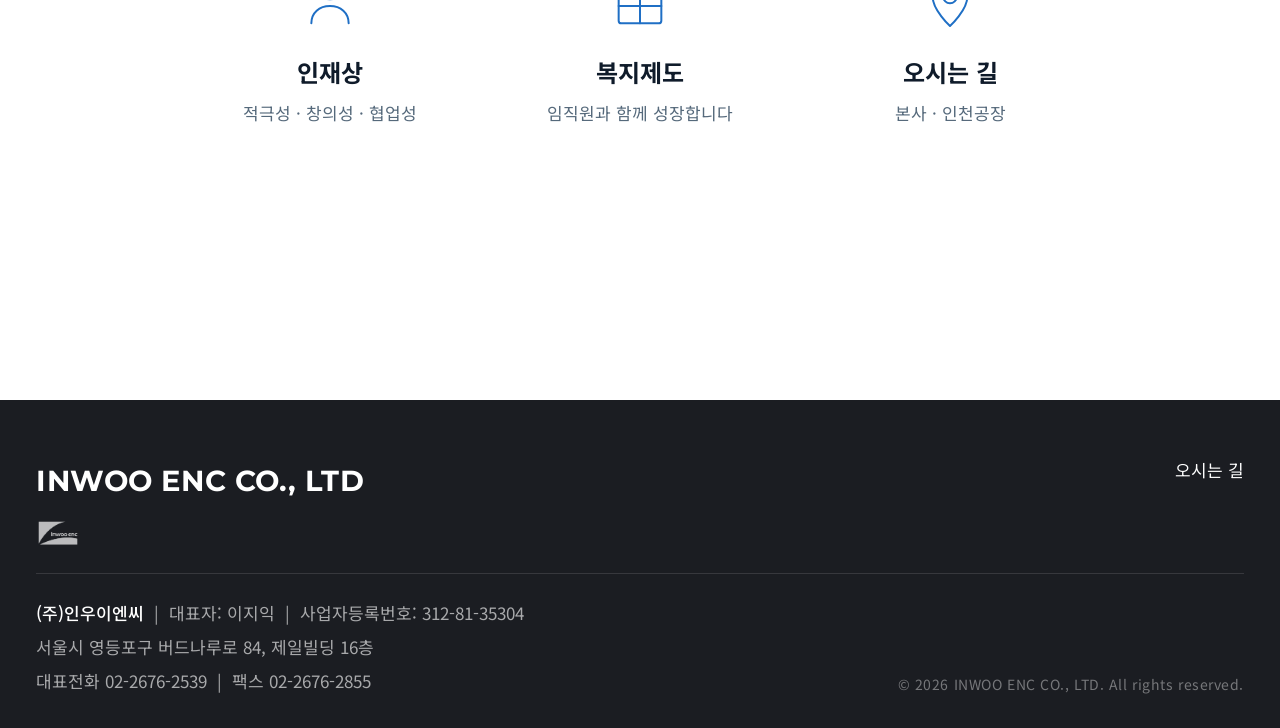
==== commit 745496fa: "전체 글씨 크기 확대 (본문 18px, 제목·메뉴·버튼·푸터 약 20% 키움) Co-Authored-By: Claude Sonnet 5.5 <noreply@anthropic.com" ====
--- a/index.html
+++ b/index.html
@@ -6,7 +6,7 @@
 <title>(주)인우이엔씨 | INWOO ENC</title>
 <meta name="description" content="PAVEMENT 산업의 경험과 신뢰를 바탕으로 미래를 만들어가는 인우이엔씨">
 <link rel="stylesheet" href="https://fonts.googleapis.com/css?family=Noto+Sans+KR:400,500,700,800&family=Montserrat:500,700,800&display=swap">
-<link rel="stylesheet" href="css/style.css?v=5">
+<link rel="stylesheet" href="css/style.css?v=6">
 </head>
 <body>
 <header class="site-header" id="siteHeader">
--- a/css/style.css
+++ b/css/style.css
@@ -13,7 +13,7 @@
 }
 * { margin: 0; padding: 0; box-sizing: border-box; }
 html { scroll-behavior: smooth; }
-body { font-family: "Noto Sans KR", "Pretendard Variable", Pretendard, -apple-system, sans-serif; color: var(--ink); background: #fff; line-height: 1.7; word-break: keep-all; overflow-wrap: break-word; -webkit-font-smoothing: antialiased; }
+body { font-size: 18px; font-family: "Noto Sans KR", "Pretendard Variable", Pretendard, -apple-system, sans-serif; color: var(--ink); background: #fff; line-height: 1.7; word-break: keep-all; overflow-wrap: break-word; -webkit-font-smoothing: antialiased; }
 img, svg, video { display: block; max-width: 100%; }
 a { color: inherit; text-decoration: none; }
 .en { font-family: "Montserrat", "Noto Sans KR", sans-serif; }
@@ -26,7 +26,7 @@
 .site-header.scrolled .logo img { filter: none; }
 .header-right { display: flex; align-items: center; gap: 46px; }
 .site-nav { display: flex; gap: 52px; }
-.site-nav a { color: #fff; font-size: 17px; font-weight: 500; position: relative; padding: 8px 0; transition: color .25s; }
+.site-nav a { color: #fff; font-size: 20px; font-weight: 500; position: relative; padding: 8px 0; transition: color .25s; }
 .site-nav a::after { content: ""; position: absolute; left: 0; bottom: 0; width: 0; height: 3px; background: var(--blue-light); transition: width .25s ease; }
 .site-nav a:hover::after, .site-nav a.active::after { width: 100%; }
 .site-header.scrolled .site-nav a { color: var(--ink); }
@@ -40,9 +40,9 @@
 .menu-overlay.open { opacity: 1; visibility: visible; }
 .menu-close { position: absolute; top: 26px; right: 36px; width: 44px; height: 44px; background: none; border: 0; color: #fff; font-size: 38px; line-height: 1; cursor: pointer; }
 .menu-list a { display: flex; align-items: baseline; gap: 24px; padding: 14px 0; border-bottom: 1px solid rgba(255,255,255,.14); font-size: clamp(30px, 4.6vw, 58px); font-weight: 700; letter-spacing: -.01em; transition: color .2s, padding .25s; }
-.menu-list a small { font-family: "Montserrat", sans-serif; font-size: 14px; font-weight: 500; letter-spacing: .24em; color: var(--blue-light); width: 120px; flex: 0 0 auto; }
+.menu-list a small { font-family: "Montserrat", sans-serif; font-size: 17px; font-weight: 500; letter-spacing: .24em; color: var(--blue-light); width: 120px; flex: 0 0 auto; }
 .menu-list a:hover { color: var(--blue-light); padding-left: 16px; }
-.menu-contact { margin-top: 44px; font-size: 16px; color: rgba(255,255,255,.65); line-height: 1.9; }
+.menu-contact { margin-top: 44px; font-size: 19px; color: rgba(255,255,255,.65); line-height: 1.9; }
 
 /* ---------- Hero slider ---------- */
 .hero { position: relative; height: 100vh; min-height: 640px; overflow: hidden; background: var(--navy); color: #fff; }
@@ -54,16 +54,16 @@
 .slide-inner { position: relative; z-index: 2; padding: 0 24px; max-width: 1000px; transform: translateY(14px); opacity: 0; transition: opacity .9s ease .25s, transform .9s ease .25s; }
 .slide.active .slide-inner { opacity: 1; transform: none; }
 .slide h2 { font-size: clamp(44px, 7.2vw, 100px); font-weight: 800; letter-spacing: -.02em; line-height: 1.15; }
-.slide p { margin-top: 20px; font-size: clamp(17px, 2vw, 24px); font-weight: 400; color: rgba(255,255,255,.92); }
-.btn-more { display: inline-block; margin-top: 54px; background: var(--blue); color: #fff; font-size: 15px; font-weight: 500; letter-spacing: .04em; padding: 13px 66px; border: 1px solid var(--blue); transition: background .2s, color .2s, transform .2s; }
+.slide p { margin-top: 20px; font-size: clamp(20px, 2vw, 28px); font-weight: 400; color: rgba(255,255,255,.92); }
+.btn-more { display: inline-block; margin-top: 54px; background: var(--blue); color: #fff; font-size: 18px; font-weight: 500; letter-spacing: .04em; padding: 13px 66px; border: 1px solid var(--blue); transition: background .2s, color .2s, transform .2s; }
 .btn-more:hover { background: #fff; color: var(--blue); transform: translateY(-2px); }
-.hero-arrow { position: absolute; top: 50%; z-index: 5; width: 54px; height: 54px; margin-top: -27px; border: 0; background: rgba(255,255,255,.12); color: #fff; font-size: 24px; cursor: pointer; border-radius: 50%; transition: background .2s; }
+.hero-arrow { position: absolute; top: 50%; z-index: 5; width: 54px; height: 54px; margin-top: -27px; border: 0; background: rgba(255,255,255,.12); color: #fff; font-size: 29px; cursor: pointer; border-radius: 50%; transition: background .2s; }
 .hero-arrow:hover { background: rgba(255,255,255,.3); }
 .hero-arrow.prev { left: 28px; } .hero-arrow.next { right: 28px; }
 .hero-dots { position: absolute; z-index: 5; right: 40px; top: 50%; transform: translateY(-50%); display: flex; flex-direction: column; gap: 14px; }
 .hero-dots button { width: 11px; height: 11px; border-radius: 50%; border: 2px solid #fff; background: transparent; cursor: pointer; padding: 0; transition: background .2s, transform .2s; }
 .hero-dots button.on { background: #fff; transform: scale(1.25); }
-.scroll-down { position: absolute; z-index: 5; left: 50%; bottom: 30px; transform: translateX(-50%); text-align: center; font-family: "Montserrat", sans-serif; font-size: 12px; letter-spacing: .24em; color: #fff; }
+.scroll-down { position: absolute; z-index: 5; left: 50%; bottom: 30px; transform: translateX(-50%); text-align: center; font-family: "Montserrat", sans-serif; font-size: 14px; letter-spacing: .24em; color: #fff; }
 .scroll-down::after { content: ""; display: block; width: 2px; height: 46px; margin: 12px auto 0; background: linear-gradient(180deg, #fff, transparent); animation: drop 1.8s ease-in-out infinite; }
 @keyframes drop { 0% { transform: scaleY(0); transform-origin: top; } 50% { transform: scaleY(1); transform-origin: top; } 51% { transform-origin: bottom; } 100% { transform: scaleY(0); transform-origin: bottom; } }
 
@@ -72,7 +72,7 @@
 .fs-inner { position: relative; z-index: 2; width: 100%; max-width: var(--max); margin: 0 auto; padding: 100px 28px; }
 .fs-title { font-size: clamp(34px, 4.6vw, 62px); font-weight: 800; letter-spacing: -.02em; line-height: 1.2; }
 .fs-title em { font-style: normal; color: var(--blue-light); }
-.fs-text { margin-top: 20px; font-size: clamp(16px, 1.6vw, 21px); line-height: 1.8; }
+.fs-text { margin-top: 20px; font-size: clamp(18px, 1.6vw, 24px); line-height: 1.8; }
 
 .fs-company { color: #fff; text-align: center; background: var(--navy) center / cover; }
 .fs-company::before { content: ""; position: absolute; inset: 0; background: url('../img/hero-arrow.jpg') center 40% / cover; }
@@ -86,9 +86,9 @@
 .biz-items { display: flex; gap: 70px; margin-top: 72px; flex-wrap: wrap; }
 .biz-item { min-width: 170px; }
 .biz-item svg { width: 52px; height: 52px; stroke: #fff; fill: none; stroke-width: 1.6; stroke-linecap: round; stroke-linejoin: round; margin-bottom: 16px; }
-.biz-item h3 { font-size: 20px; font-weight: 700; }
-.biz-item p { margin-top: 4px; font-size: 14px; color: rgba(255,255,255,.62); }
-.biz-item .btn-more { margin-top: 24px; padding: 9px 40px; font-size: 13px; }
+.biz-item h3 { font-size: 24px; font-weight: 700; }
+.biz-item p { margin-top: 4px; font-size: 17px; color: rgba(255,255,255,.62); }
+.biz-item .btn-more { margin-top: 24px; padding: 9px 40px; font-size: 16px; }
 
 .fs-people { background: #fff; text-align: center; }
 .fs-people .fs-title em { color: var(--blue); }
@@ -97,20 +97,20 @@
 .people-item { padding: 30px 12px; border-radius: 6px; transition: background .25s, transform .25s; }
 .people-item:hover { background: var(--bg); transform: translateY(-6px); }
 .people-item svg { width: 64px; height: 64px; margin: 0 auto 18px; stroke: var(--blue); fill: none; stroke-width: 1.5; stroke-linecap: round; stroke-linejoin: round; }
-.people-item h3 { font-size: 20px; font-weight: 700; }
-.people-item p { margin-top: 6px; font-size: 14px; color: var(--ink-soft); }
+.people-item h3 { font-size: 24px; font-weight: 700; }
+.people-item p { margin-top: 6px; font-size: 17px; color: var(--ink-soft); }
 
 /* ---------- Sub pages ---------- */
 .sub-visual { position: relative; height: 440px; display: flex; align-items: center; justify-content: center; text-align: center; color: #fff; background: var(--navy) center / cover; overflow: hidden; }
 .sub-visual::before { content: ""; position: absolute; inset: 0; background: linear-gradient(180deg, rgba(12,19,39,.7) 0%, rgba(12,19,39,.55) 100%); }
 .sub-visual .inner { position: relative; z-index: 2; padding: 60px 24px 0; }
 .sub-visual h1 { font-size: clamp(38px, 5vw, 66px); font-weight: 800; letter-spacing: -.02em; }
-.sub-visual p { margin-top: 14px; font-size: clamp(16px, 1.7vw, 21px); color: rgba(255,255,255,.88); max-width: 720px; margin-left: auto; margin-right: auto; }
-.crumb { position: absolute; z-index: 2; left: 0; right: 0; bottom: 22px; font-size: 14px; color: rgba(255,255,255,.7); max-width: 1480px; margin: 0 auto; padding: 0 36px; text-align: right; }
+.sub-visual p { margin-top: 14px; font-size: clamp(18px, 1.7vw, 24px); color: rgba(255,255,255,.88); max-width: 720px; margin-left: auto; margin-right: auto; }
+.crumb { position: absolute; z-index: 2; left: 0; right: 0; bottom: 22px; font-size: 17px; color: rgba(255,255,255,.7); max-width: 1480px; margin: 0 auto; padding: 0 36px; text-align: right; }
 .crumb b { color: #fff; font-weight: 500; }
 .sub-tabs { background: #fff; border-bottom: 1px solid var(--line); position: sticky; top: 88px; z-index: 50; }
 .sub-tabs .wrap { display: flex; justify-content: center; gap: 4px; overflow-x: auto; scrollbar-width: none; }
-.sub-tabs a { padding: 20px 34px; font-size: 17px; font-weight: 500; color: var(--ink-soft); border-bottom: 3px solid transparent; white-space: nowrap; transition: color .2s, border-color .2s; }
+.sub-tabs a { padding: 20px 34px; font-size: 20px; font-weight: 500; color: var(--ink-soft); border-bottom: 3px solid transparent; white-space: nowrap; transition: color .2s, border-color .2s; }
 .sub-tabs a:hover, .sub-tabs a.on { color: var(--blue); border-bottom-color: var(--blue); }
 .wrap { max-width: var(--max); margin: 0 auto; padding: 0 28px; }
 .blk { padding: 110px 0; }
@@ -118,12 +118,12 @@
 .blk-head { text-align: center; margin-bottom: 56px; }
 .blk-head h2 { font-size: clamp(30px, 3.4vw, 44px); font-weight: 800; letter-spacing: -.02em; }
 .blk-head h2::after { content: ""; display: block; width: 46px; height: 4px; background: var(--blue); margin: 20px auto 0; }
-.blk-head p { margin-top: 18px; color: var(--ink-soft); font-size: 18px; }
+.blk-head p { margin-top: 18px; color: var(--ink-soft); font-size: 22px; }
 
 .overview { display: grid; grid-template-columns: 1fr 1fr; gap: 64px; align-items: center; }
 .overview figure { aspect-ratio: 4/3; overflow: hidden; border-radius: 4px; }
 .overview figure img { width: 100%; height: 100%; object-fit: cover; }
-.mission-quote { font-size: 21px; font-weight: 500; line-height: 1.85; color: var(--ink); border-left: 4px solid var(--blue); padding-left: 28px; }
+.mission-quote { font-size: 25px; font-weight: 500; line-height: 1.85; color: var(--ink); border-left: 4px solid var(--blue); padding-left: 28px; }
 
 .timeline { max-width: 820px; margin: 0 auto; position: relative; }
 .timeline::before { content: ""; position: absolute; left: 190px; top: 8px; bottom: 8px; width: 2px; background: var(--line); }
@@ -132,12 +132,12 @@
 .timeline-entries { flex: 1 1 0; min-width: 0; display: flex; flex-direction: column; gap: 10px; padding-left: 40px; position: relative; padding-top: 10px; }
 .timeline-entries::before { content: ""; position: absolute; left: -11px; top: 16px; width: 14px; height: 14px; border-radius: 50%; background: #fff; border: 4px solid var(--blue); z-index: 2; }
 .timeline-entry { display: flex; gap: 20px; align-items: baseline; }
-.timeline-month { font-family: "Montserrat", sans-serif; font-size: 15px; font-weight: 700; color: var(--blue); width: 30px; flex: 0 0 30px; }
-.timeline-desc { font-size: 17px; color: var(--ink); min-width: 0; word-break: keep-all; overflow-wrap: anywhere; }
+.timeline-month { font-family: "Montserrat", sans-serif; font-size: 18px; font-weight: 700; color: var(--blue); width: 30px; flex: 0 0 30px; }
+.timeline-desc { font-size: 20px; color: var(--ink); min-width: 0; word-break: keep-all; overflow-wrap: anywhere; }
 
 .partner-wrap { background: var(--navy); color: #fff; text-align: center; padding: 110px 28px; }
 .partner-wrap h2 { font-size: clamp(30px, 3.4vw, 44px); font-weight: 800; }
-.partner-wrap .intro { margin: 16px auto 44px; max-width: 640px; color: rgba(255,255,255,.78); font-size: 17px; }
+.partner-wrap .intro { margin: 16px auto 44px; max-width: 640px; color: rgba(255,255,255,.78); font-size: 20px; }
 .partner-carousel { position: relative; width: 230px; height: 230px; margin: 0 auto; border-radius: 50%; background: #fff; }
 .partner-slide { position: absolute; inset: 0; display: flex; align-items: center; justify-content: center; padding: 38px; opacity: 0; transition: opacity .6s ease; }
 .partner-slide.active { opacity: 1; }
@@ -146,13 +146,13 @@
 .location-grid { display: grid; grid-template-columns: 1fr 1fr; gap: 28px; }
 .location-panel { border: 1px solid var(--line); border-top: 5px solid var(--blue); padding: 40px 38px; background: #fff; border-radius: 4px; }
 .location-panel.loc-plant { border-top-color: var(--orange); }
-.location-panel h3 { font-size: 28px; font-weight: 800; margin-bottom: 18px; }
-.loc-label { display: block; margin-top: 14px; font-size: 12px; font-weight: 700; letter-spacing: .14em; color: var(--blue); }
+.location-panel h3 { font-size: 34px; font-weight: 800; margin-bottom: 18px; }
+.loc-label { display: block; margin-top: 14px; font-size: 14px; font-weight: 700; letter-spacing: .14em; color: var(--blue); }
 .loc-plant .loc-label { color: var(--orange); }
-.location-panel p { font-size: 16px; color: #33475a; }
+.location-panel p { font-size: 19px; color: #33475a; }
 .location-map { margin-top: 24px; }
 .location-map iframe { width: 100%; height: 280px; border: 0; border-radius: 4px; }
-.map-link { display: inline-block; margin-top: 12px; font-size: 14px; font-weight: 700; color: var(--blue); border-bottom: 2px solid currentColor; }
+.map-link { display: inline-block; margin-top: 12px; font-size: 17px; font-weight: 700; color: var(--blue); border-bottom: 2px solid currentColor; }
 
 .biz-block { display: grid; grid-template-columns: 1fr 1fr; gap: 70px; align-items: center; }
 .biz-block + .biz-block { margin-top: 110px; }
@@ -160,19 +160,19 @@
 .biz-photo { position: relative; aspect-ratio: 4/3; overflow: hidden; border-radius: 4px; }
 .biz-photo img { width: 100%; height: 100%; object-fit: cover; transition: transform .6s ease; }
 .biz-block:hover .biz-photo img { transform: scale(1.05); }
-.biz-no { font-family: "Montserrat", sans-serif; font-size: 15px; font-weight: 700; letter-spacing: .24em; color: var(--blue); }
-.biz-text h3 { margin: 8px 0 20px; font-size: clamp(28px, 3vw, 38px); font-weight: 800; letter-spacing: -.01em; }
-.biz-text p { font-size: 17px; color: #33475a; line-height: 1.95; }
+.biz-no { font-family: "Montserrat", sans-serif; font-size: 18px; font-weight: 700; letter-spacing: .24em; color: var(--blue); }
+.biz-text h3 { margin: 8px 0 20px; font-size: clamp(32px, 3vw, 38px); font-weight: 800; letter-spacing: -.01em; }
+.biz-text p { font-size: 20px; color: #33475a; line-height: 1.95; }
 
 .value-grid { display: grid; grid-template-columns: repeat(3, 1fr); gap: 26px; }
 .value { background: #fff; border: 1px solid var(--line); border-radius: 4px; overflow: hidden; transition: transform .3s, box-shadow .3s; }
 .value:hover { transform: translateY(-8px); box-shadow: 0 24px 50px rgba(12,19,39,.14); }
 .value-photo { aspect-ratio: 3/2; overflow: hidden; }
 .value-photo img { width: 100%; height: 100%; object-fit: cover; }
-.value-mark { display: block; margin: 26px 30px 10px; font-size: 22px; font-weight: 800; letter-spacing: .18em; }
+.value-mark { display: block; margin: 26px 30px 10px; font-size: 26px; font-weight: 800; letter-spacing: .18em; }
 .pillar-red .value-mark { color: #d14841; } .pillar-yellow .value-mark { color: #e0a800; } .pillar-green .value-mark { color: #41a85f; }
-.value h3 { font-size: 20px; font-weight: 700; margin: 0 30px 10px; }
-.value p { margin: 0 30px 32px; font-size: 15.5px; color: var(--ink-soft); }
+.value h3 { font-size: 24px; font-weight: 700; margin: 0 30px 10px; }
+.value p { margin: 0 30px 32px; font-size: 19px; color: var(--ink-soft); }
 .value::after { content: ""; display: block; height: 5px; }
 .pillar-red::after { background: #d14841; } .pillar-yellow::after { background: #fac51c; } .pillar-green::after { background: #41a85f; }
 
@@ -183,14 +183,14 @@
 .site-footer { background: #1b1d22; color: rgba(255,255,255,.62); padding: 56px 0 30px; }
 .footer-wrap { max-width: 1480px; margin: 0 auto; padding: 0 36px; }
 .footer-top { display: flex; justify-content: space-between; align-items: flex-start; gap: 30px; flex-wrap: wrap; padding-bottom: 26px; }
-.footer-logo { font-family: "Montserrat", "Noto Sans KR", sans-serif; font-size: 24px; font-weight: 700; color: #fff; letter-spacing: .02em; }
+.footer-logo { font-family: "Montserrat", "Noto Sans KR", sans-serif; font-size: 29px; font-weight: 700; color: #fff; letter-spacing: .02em; }
 .footer-logo img { height: 28px; width: auto; margin-top: 14px; filter: brightness(0) invert(1); opacity: .7; }
-.footer-links { display: flex; gap: 22px; font-size: 14px; }
+.footer-links { display: flex; gap: 22px; font-size: 17px; }
 .footer-links a { color: #fff; }
 .footer-links a:hover { color: var(--blue-light); }
-.footer-info { font-size: 14px; line-height: 2; padding-top: 22px; border-top: 1px solid rgba(255,255,255,.12); display: flex; justify-content: space-between; gap: 24px; flex-wrap: wrap; }
+.footer-info { font-size: 17px; line-height: 2; padding-top: 22px; border-top: 1px solid rgba(255,255,255,.12); display: flex; justify-content: space-between; gap: 24px; flex-wrap: wrap; }
 .footer-info strong { color: #fff; font-weight: 500; }
-.footer-copy { font-size: 12px; letter-spacing: .04em; color: rgba(255,255,255,.4); align-self: flex-end; }
+.footer-copy { font-size: 14px; letter-spacing: .04em; color: rgba(255,255,255,.4); align-self: flex-end; }
 
 /* reveal */
 .rv { opacity: 0; transform: translateY(28px); transition: opacity .8s ease, transform .8s ease; }
@@ -210,14 +210,14 @@
   .blk { padding: 70px 0; }
   .sub-visual { height: 340px; }
   .timeline::before { left: 110px; }
-  .timeline-year { width: 110px; flex-basis: 110px; font-size: 26px; padding-right: 26px; }
+  .timeline-year { width: 110px; flex-basis: 110px; font-size: 31px; padding-right: 26px; }
   .timeline-entries { padding-left: 26px; }
   .timeline-entries::before { left: -11px; }
-  .timeline-desc { font-size: 15px; }
+  .timeline-desc { font-size: 18px; }
   .biz-items { gap: 36px; margin-top: 44px; }
   .hero-dots { right: 16px; }
   .hero-arrow { display: none; }
-  .sub-tabs a { padding: 16px 20px; font-size: 15px; }
+  .sub-tabs a { padding: 16px 20px; font-size: 18px; }
   .header-inner { padding: 0 20px; } .logo img { height: 44px; }
 }
 @media (prefers-reduced-motion: reduce) { .rv { opacity: 1; transform: none; transition: none; } .slide, .slide-inner { transition: none; } .scroll-down::after { animation: none; } html { scroll-behavior: auto; } }
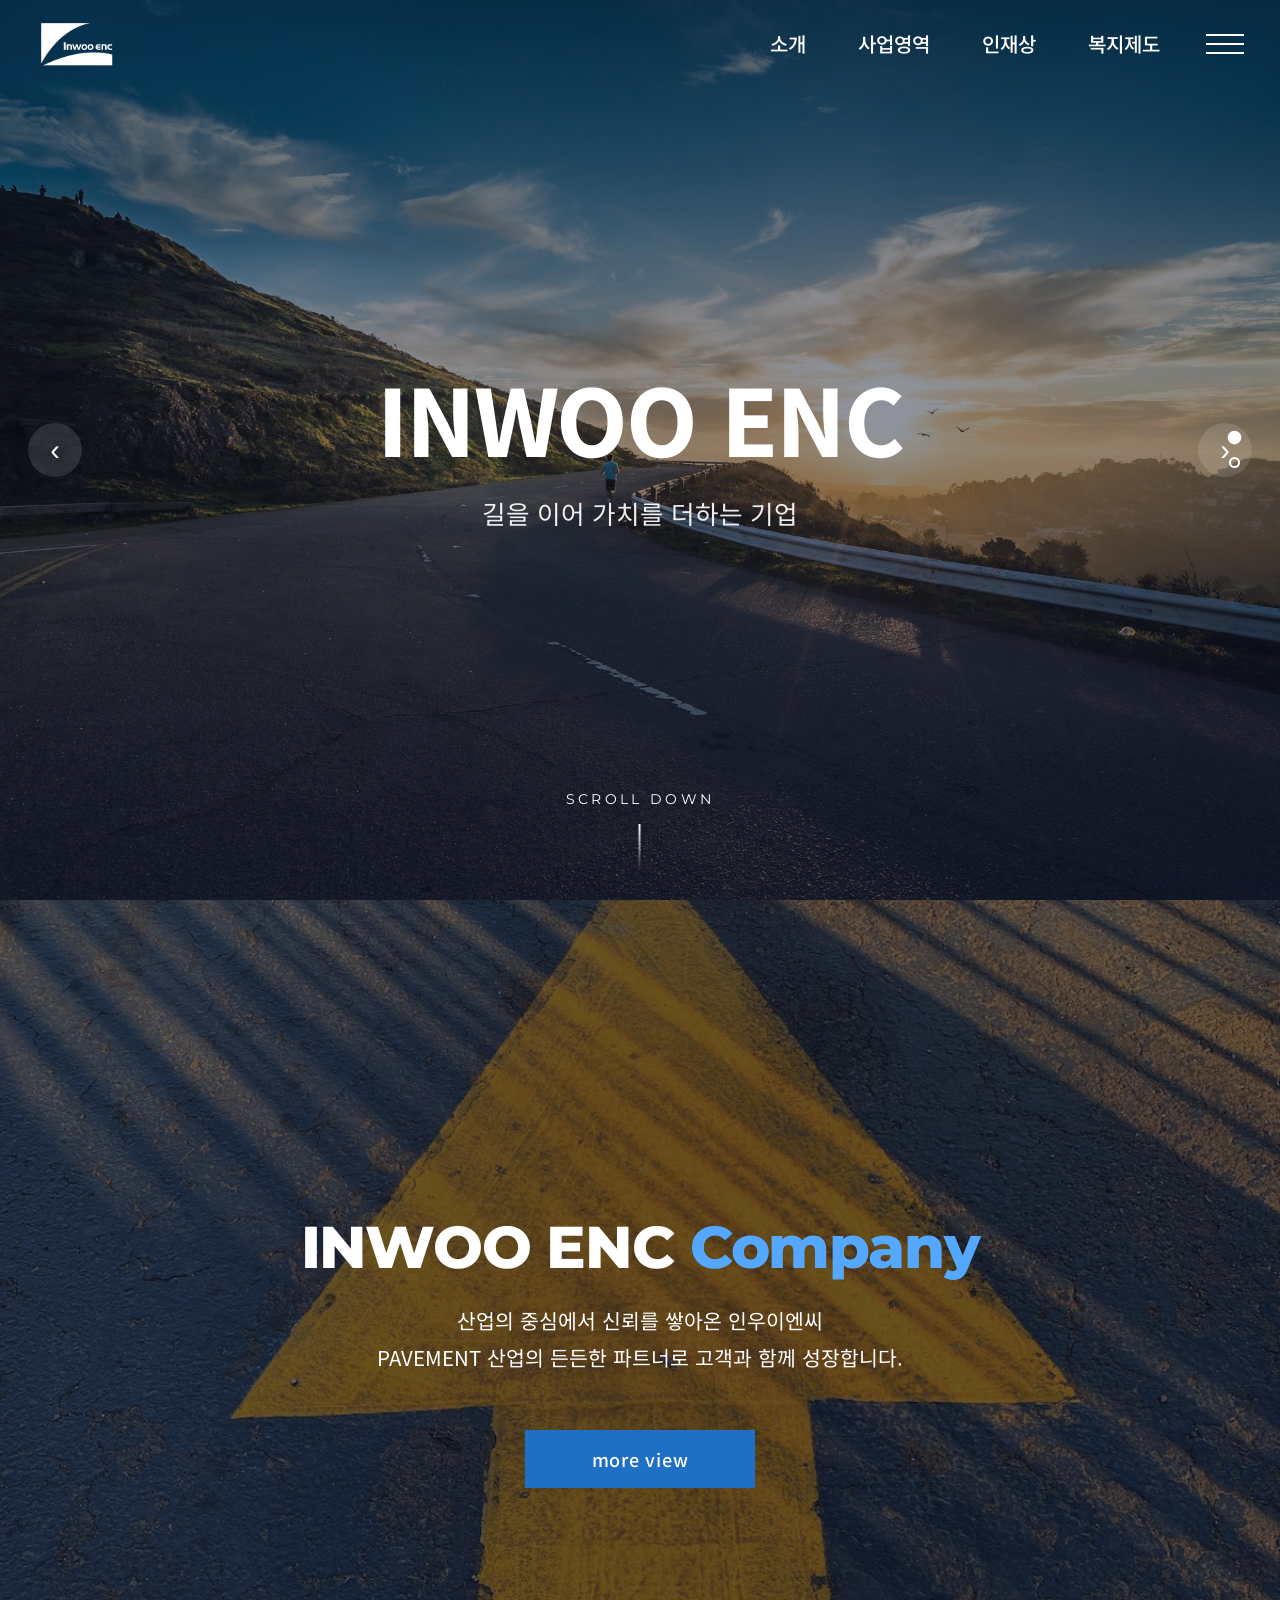
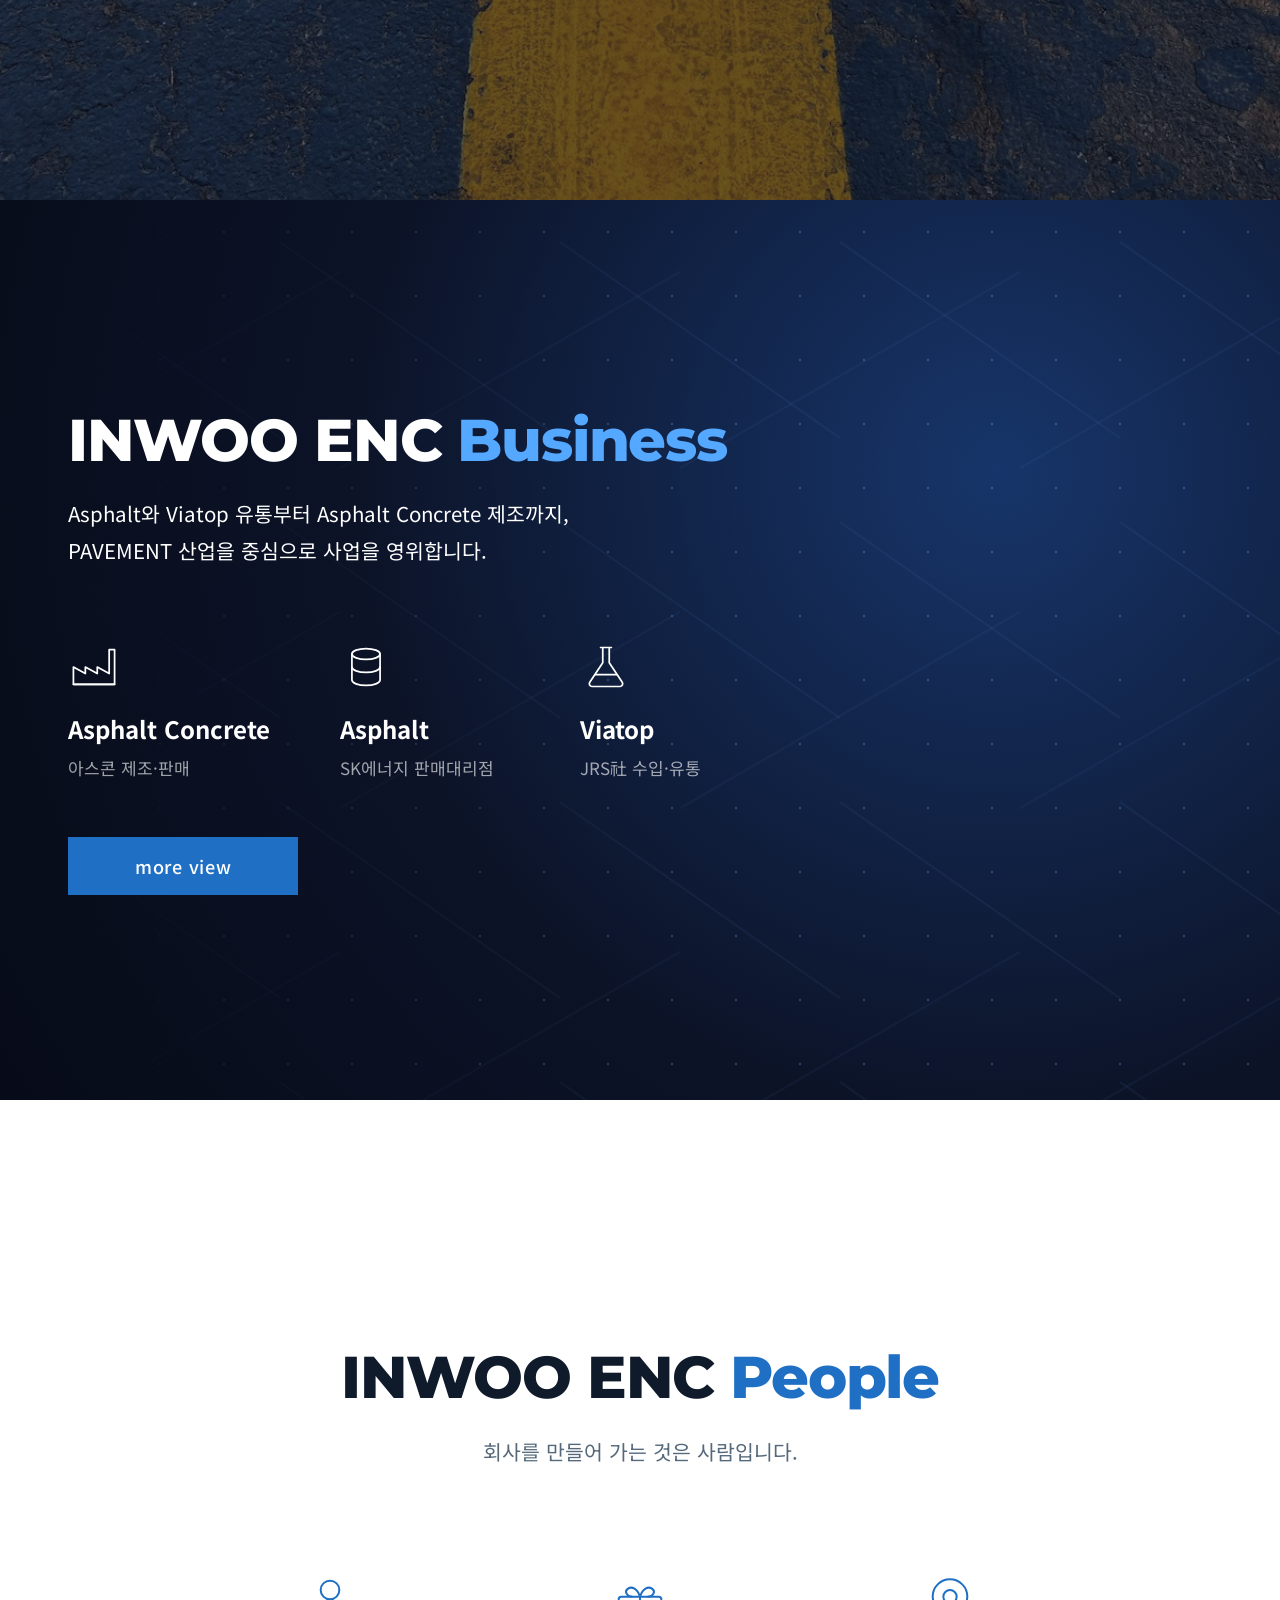
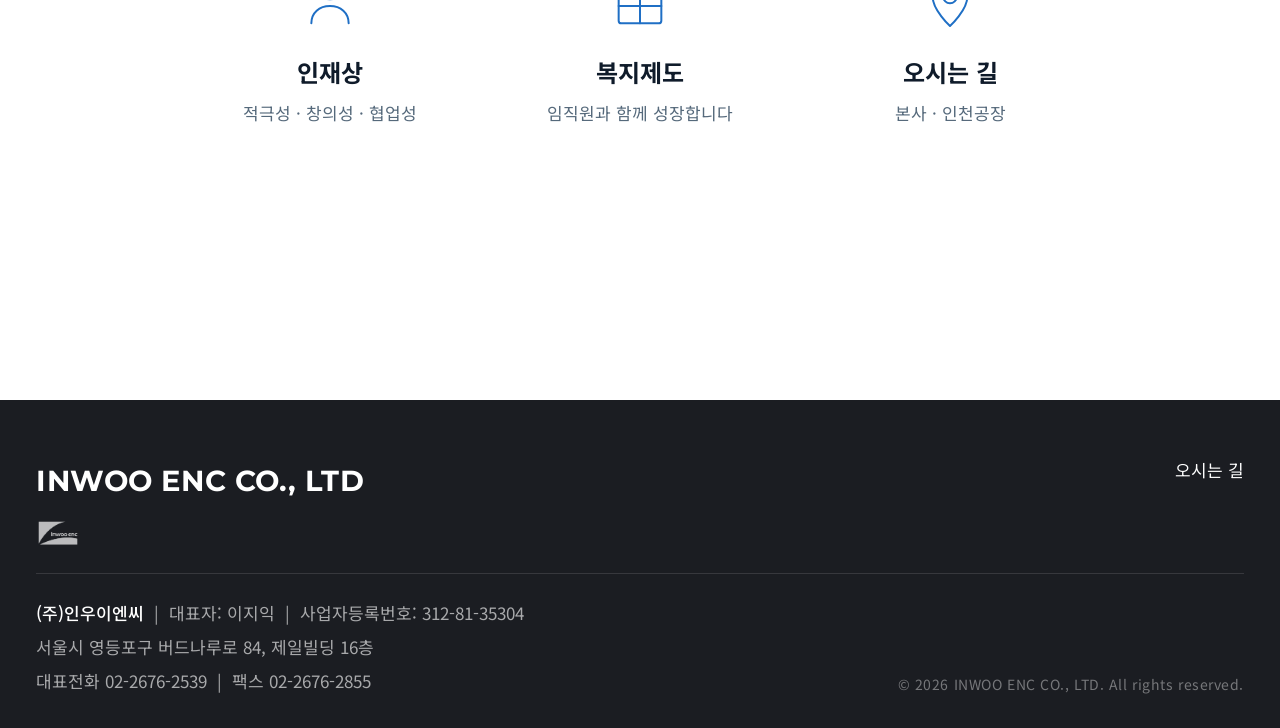
==== commit 098e656c: "홈 사업영역 more view 3개를 1개로 통합 (같은 페이지로 가서 중복) Co-Authored-By: Claude Sonnet 5.5 <noreply@anthropic.com" ====
--- a/index.html
+++ b/index.html
@@ -64,10 +64,11 @@
       <p class="fs-text">Asphalt와 Viatop 유통부터 Asphalt Concrete 제조까지,<br>PAVEMENT 산업을 중심으로 사업을 영위합니다.</p>
     </div>
     <div class="biz-items">
-      <div class="biz-item rv"><svg viewBox="0 0 48 48" aria-hidden="true"><path d="M5 40V24l11 6v-6l11 6v-6l11 6V8h5v32z"/><path d="M5 40h38"/></svg><h3>Asphalt Concrete</h3><p>아스콘 제조·판매</p><a class="btn-more" href="business.html#ascon">more view</a></div>
-      <div class="biz-item rv d1"><svg viewBox="0 0 48 48" aria-hidden="true"><ellipse cx="24" cy="12" rx="13" ry="5"/><path d="M11 12v24c0 2.8 5.8 5 13 5s13-2.2 13-5V12"/><path d="M11 24c0 2.8 5.8 5 13 5s13-2.2 13-5"/></svg><h3>Asphalt</h3><p>SK에너지 판매대리점</p><a class="btn-more" href="business.html#asphalt">more view</a></div>
-      <div class="biz-item rv d2"><svg viewBox="0 0 48 48" aria-hidden="true"><path d="M19 6h10M21 6v14L9 38c-1 2 0 4 2.4 4h25.2c2.4 0 3.4-2 2.4-4L27 20V6"/><path d="M14 31h20"/></svg><h3>Viatop</h3><p>JRS社 수입·유통</p><a class="btn-more" href="business.html#viatop">more view</a></div>
+      <div class="biz-item rv"><svg viewBox="0 0 48 48" aria-hidden="true"><path d="M5 40V24l11 6v-6l11 6v-6l11 6V8h5v32z"/><path d="M5 40h38"/></svg><h3>Asphalt Concrete</h3><p>아스콘 제조·판매</p></div>
+      <div class="biz-item rv d1"><svg viewBox="0 0 48 48" aria-hidden="true"><ellipse cx="24" cy="12" rx="13" ry="5"/><path d="M11 12v24c0 2.8 5.8 5 13 5s13-2.2 13-5V12"/><path d="M11 24c0 2.8 5.8 5 13 5s13-2.2 13-5"/></svg><h3>Asphalt</h3><p>SK에너지 판매대리점</p></div>
+      <div class="biz-item rv d2"><svg viewBox="0 0 48 48" aria-hidden="true"><path d="M19 6h10M21 6v14L9 38c-1 2 0 4 2.4 4h25.2c2.4 0 3.4-2 2.4-4L27 20V6"/><path d="M14 31h20"/></svg><h3>Viatop</h3><p>JRS社 수입·유통</p></div>
     </div>
+    <a class="btn-more rv" href="business.html">more view</a>
   </div>
 </section>
 
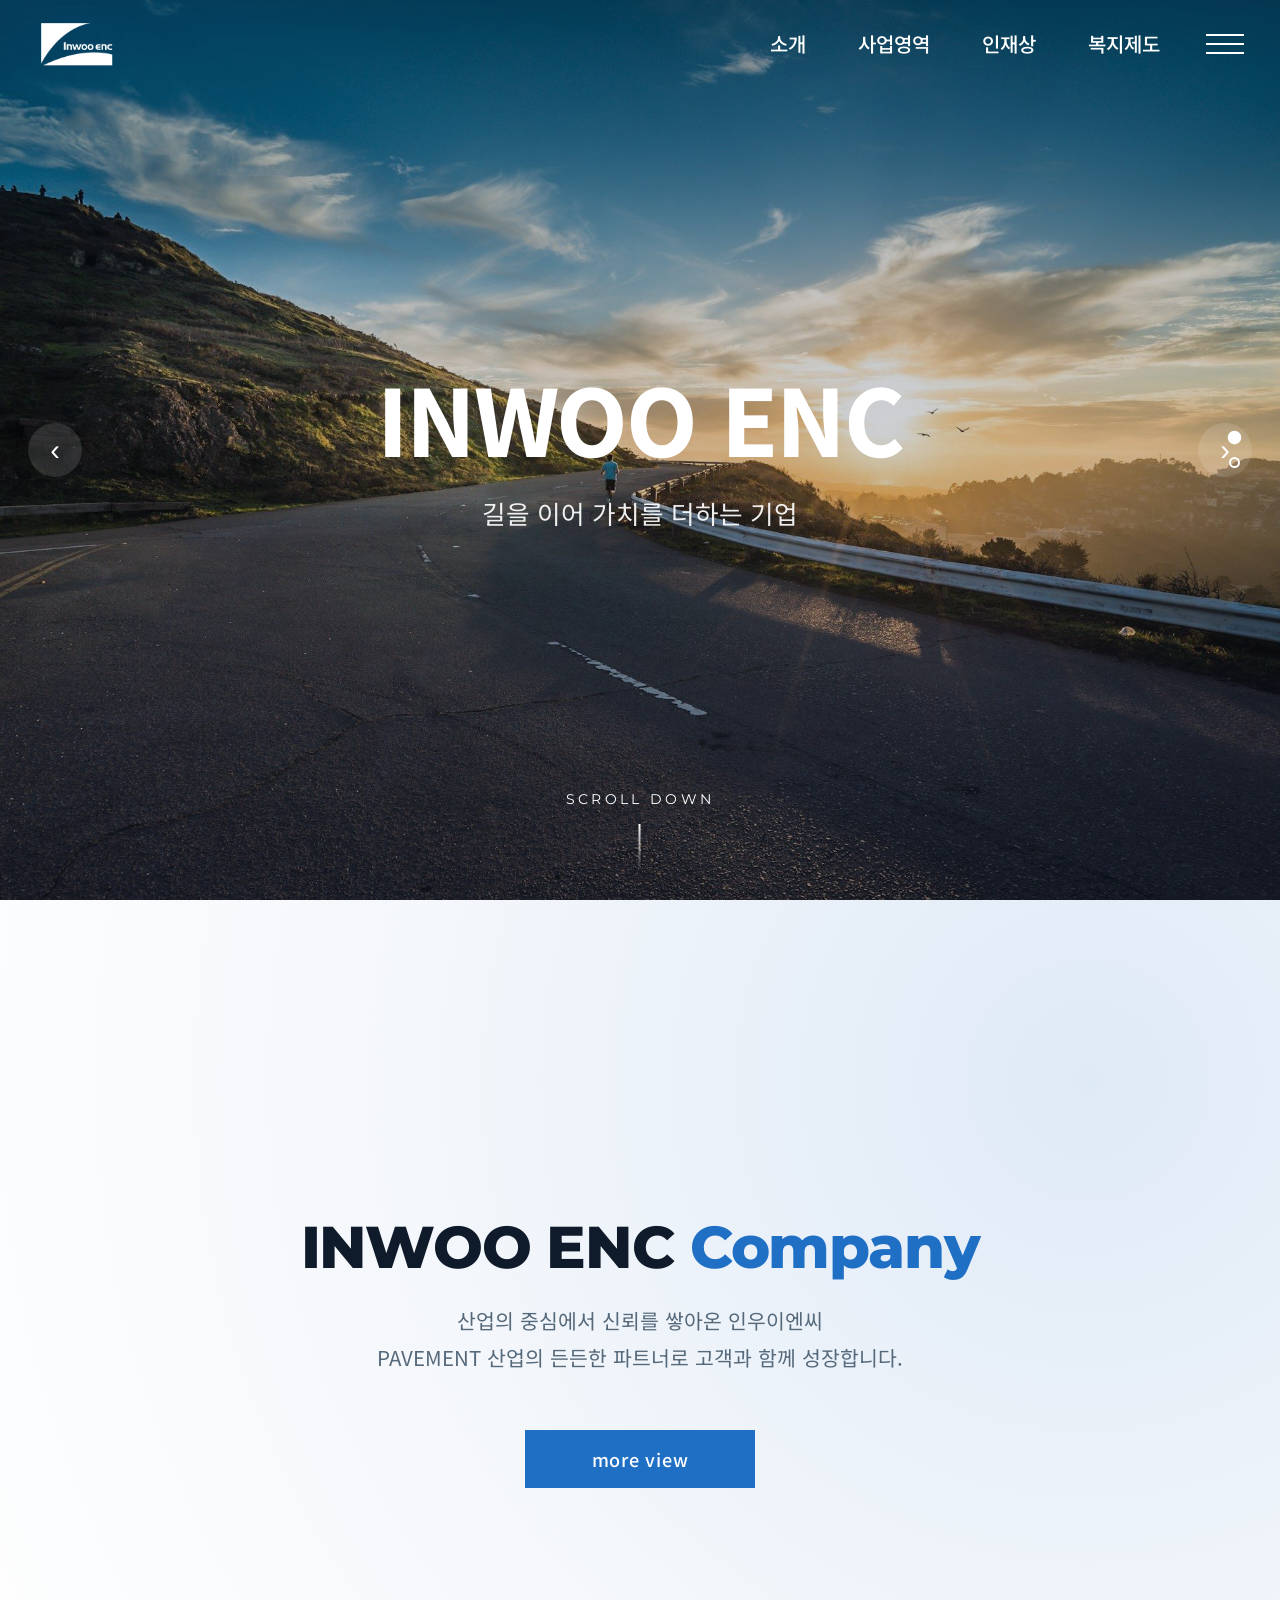
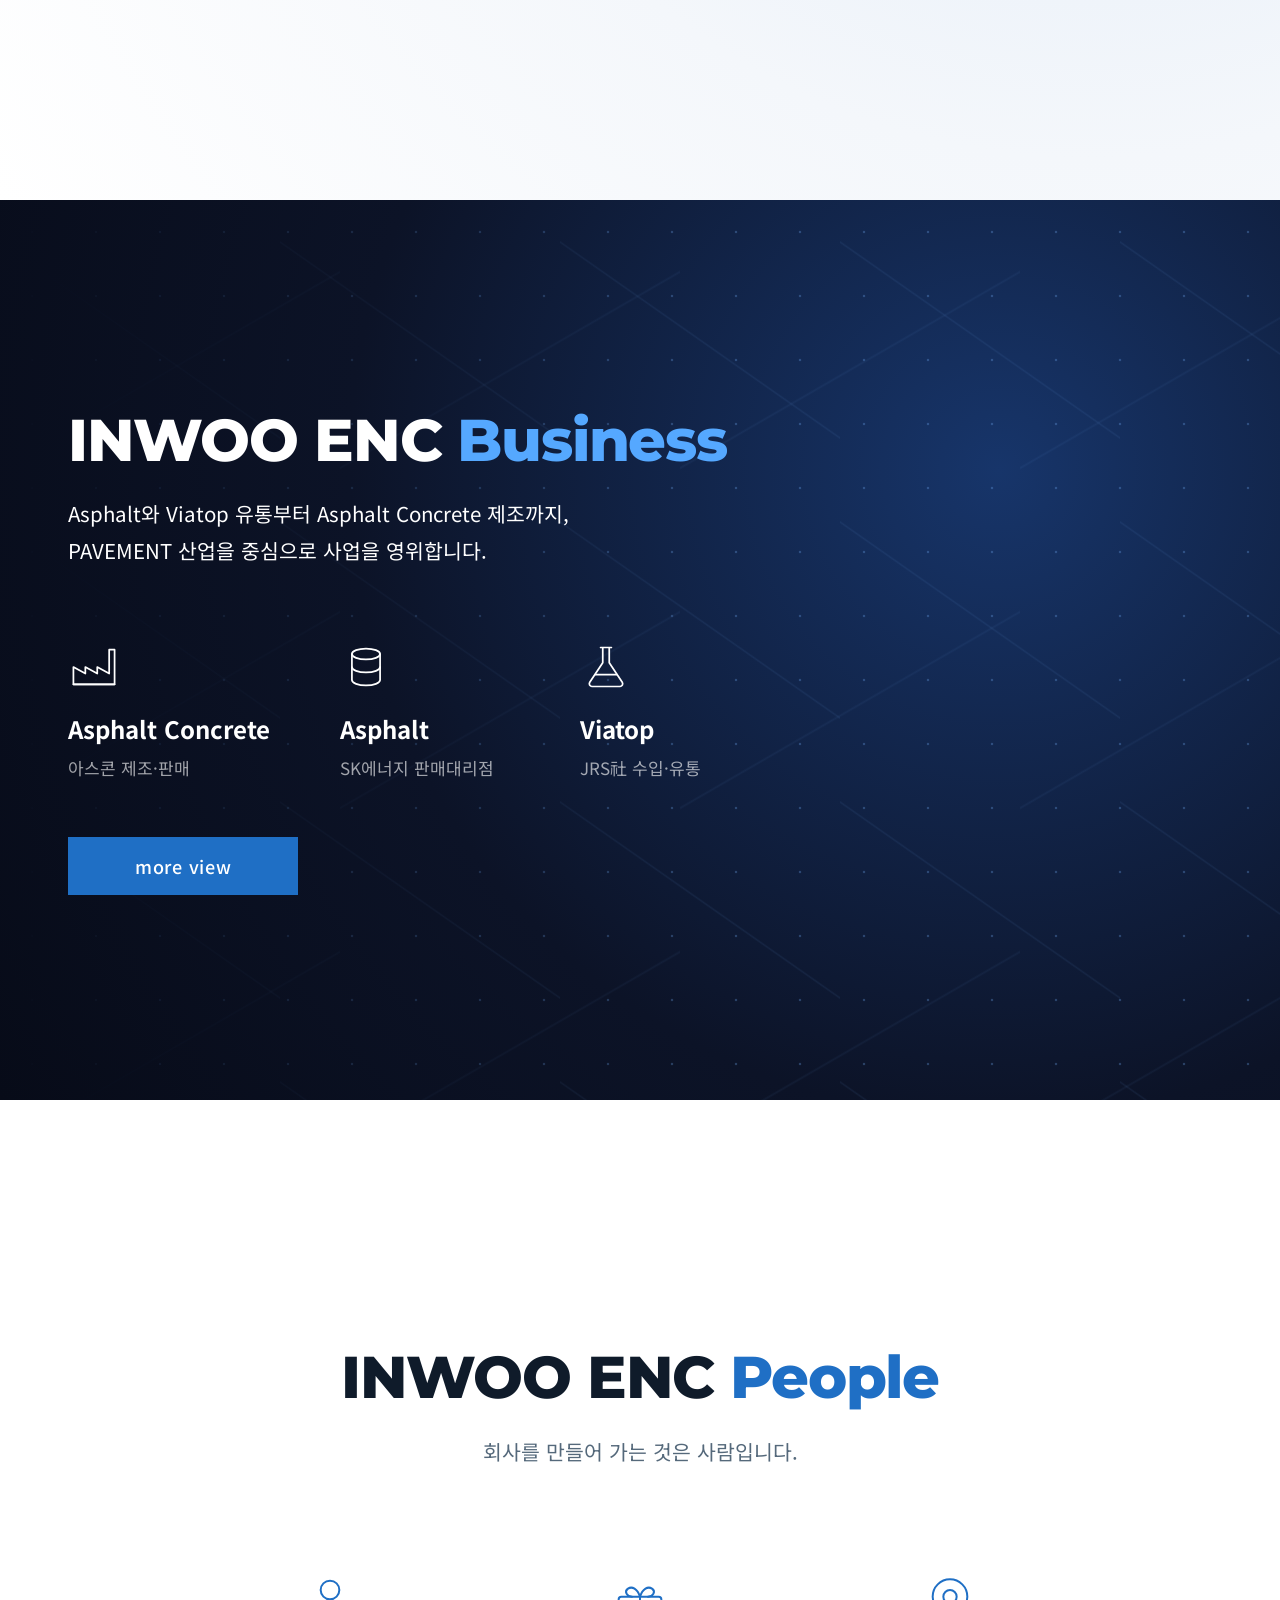
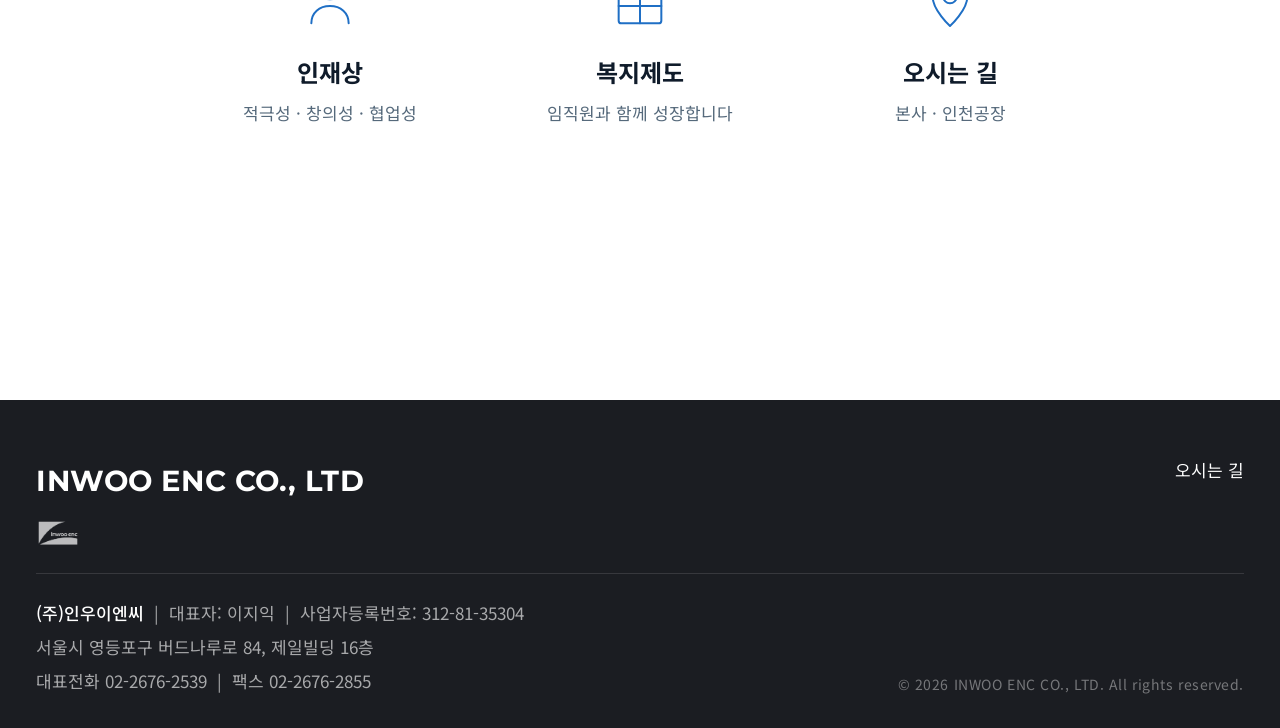
==== commit 6ce89442: "히어로 어두운 효과 연하게, 홈 섹션 명암 교차(어두움-밝음-어두움-밝음) Co-Authored-By: Claude Sonnet 5.5 <noreply@anthropic.com>" ====
--- a/index.html
+++ b/index.html
@@ -6,7 +6,7 @@
 <title>(주)인우이엔씨 | INWOO ENC</title>
 <meta name="description" content="PAVEMENT 산업의 경험과 신뢰를 바탕으로 미래를 만들어가는 인우이엔씨">
 <link rel="stylesheet" href="https://fonts.googleapis.com/css?family=Noto+Sans+KR:400,500,700,800&family=Montserrat:500,700,800&display=swap">
-<link rel="stylesheet" href="css/style.css?v=6">
+<link rel="stylesheet" href="css/style.css?v=7">
 </head>
 <body>
 <header class="site-header" id="siteHeader">
--- a/css/style.css
+++ b/css/style.css
@@ -50,7 +50,7 @@
 .slide.active { opacity: 1; z-index: 1; }
 .slide-bg { position: absolute; inset: 0; }
 .slide-bg img, .slide-bg video { width: 100%; height: 100%; object-fit: cover; }
-.slide-bg::after { content: ""; position: absolute; inset: 0; background: linear-gradient(180deg, rgba(12,19,39,.55) 0%, rgba(12,19,39,.45) 50%, rgba(12,19,39,.7) 100%); }
+.slide-bg::after { content: ""; position: absolute; inset: 0; background: linear-gradient(180deg, rgba(12,19,39,.3) 0%, rgba(12,19,39,.2) 50%, rgba(12,19,39,.42) 100%); }
 .slide-inner { position: relative; z-index: 2; padding: 0 24px; max-width: 1000px; transform: translateY(14px); opacity: 0; transition: opacity .9s ease .25s, transform .9s ease .25s; }
 .slide.active .slide-inner { opacity: 1; transform: none; }
 .slide h2 { font-size: clamp(44px, 7.2vw, 100px); font-weight: 800; letter-spacing: -.02em; line-height: 1.15; }
@@ -74,9 +74,9 @@
 .fs-title em { font-style: normal; color: var(--blue-light); }
 .fs-text { margin-top: 20px; font-size: clamp(18px, 1.6vw, 24px); line-height: 1.8; }
 
-.fs-company { color: #fff; text-align: center; background: var(--navy) center / cover; }
-.fs-company::before { content: ""; position: absolute; inset: 0; background: url('../img/hero-arrow.jpg') center 40% / cover; }
-.fs-company::after { content: ""; position: absolute; inset: 0; background: rgba(12,19,39,.62); }
+.fs-company { color: var(--ink); text-align: center; background: radial-gradient(circle at 85% 20%, #dfeaf7 0%, var(--bg) 52%, #fff 100%); }
+.fs-company .fs-title em { color: var(--blue); }
+.fs-company .fs-text { color: var(--ink-soft); }
 
 .fs-business { color: #fff; background: radial-gradient(circle at 78% 30%, #17356a 0%, #0c1327 55%, #070b18 100%); }
 .fs-business::before { content: ""; position: absolute; inset: 0; opacity: .5;
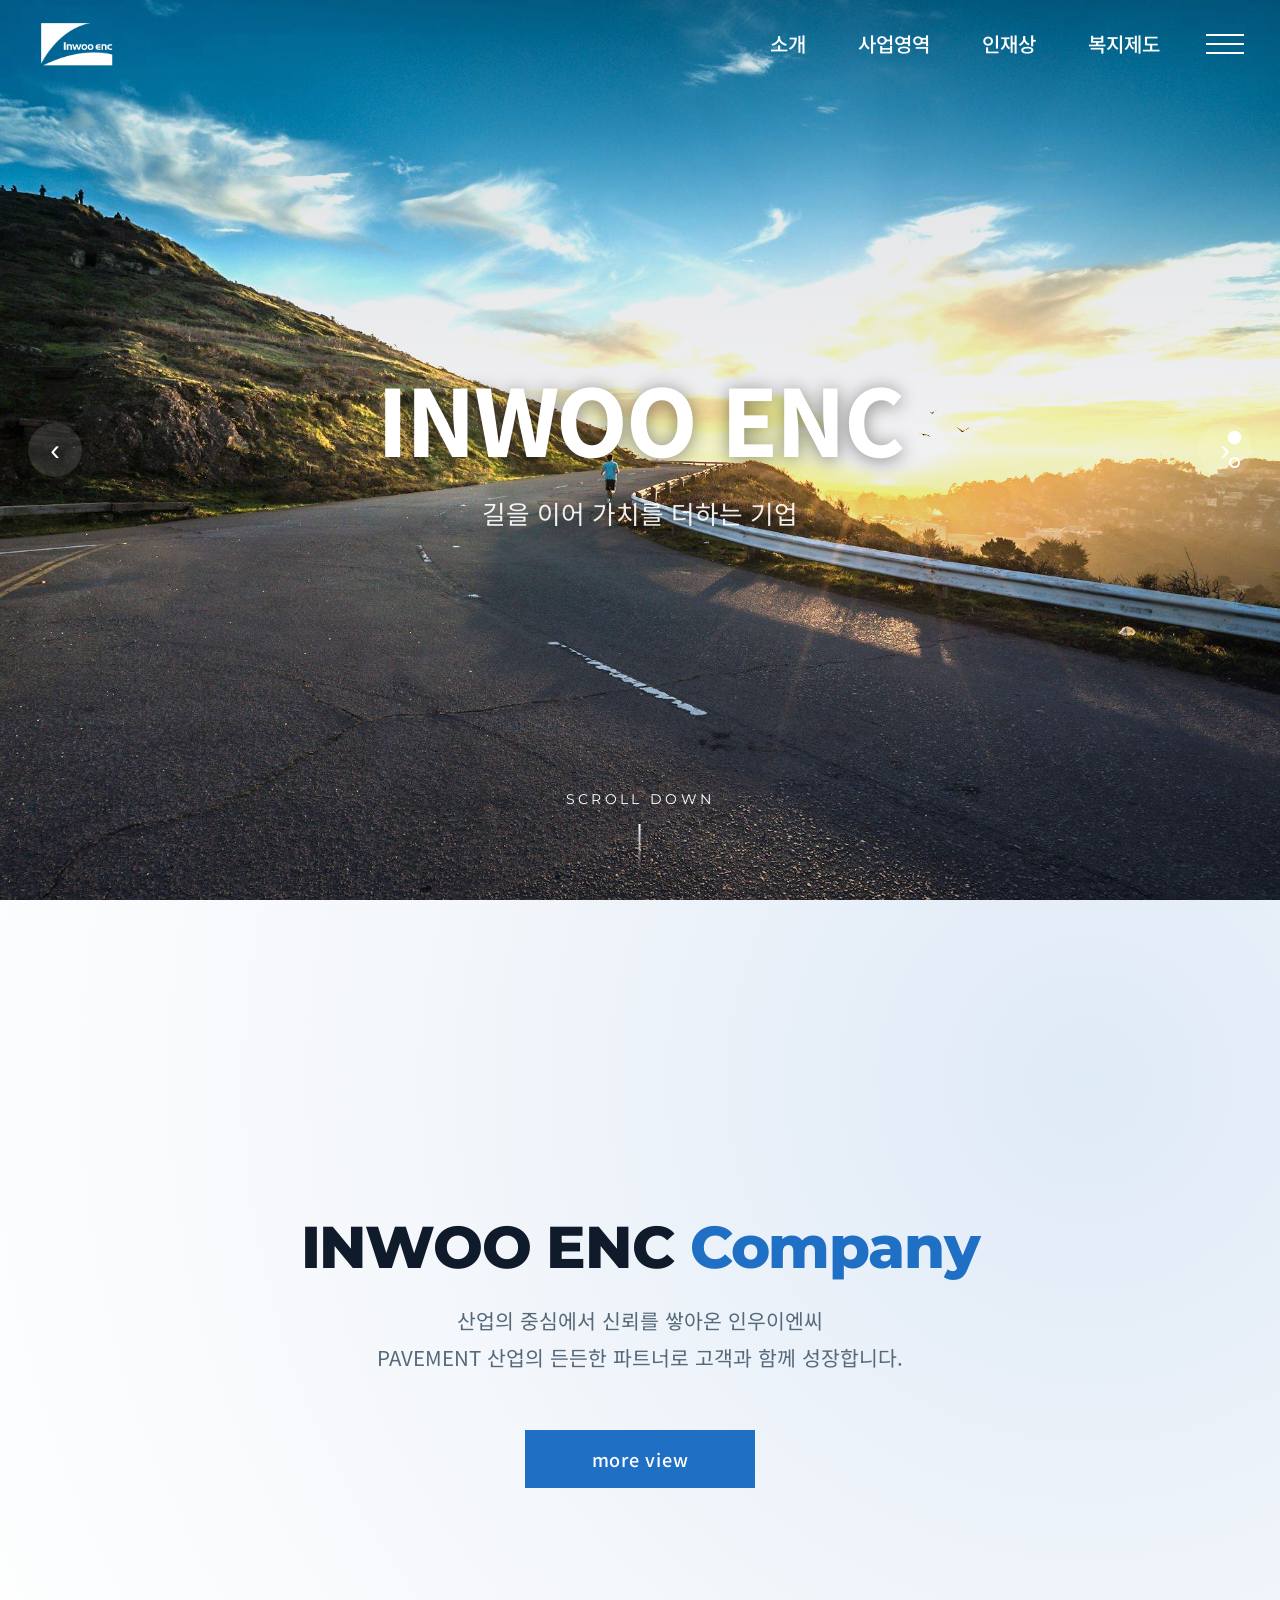
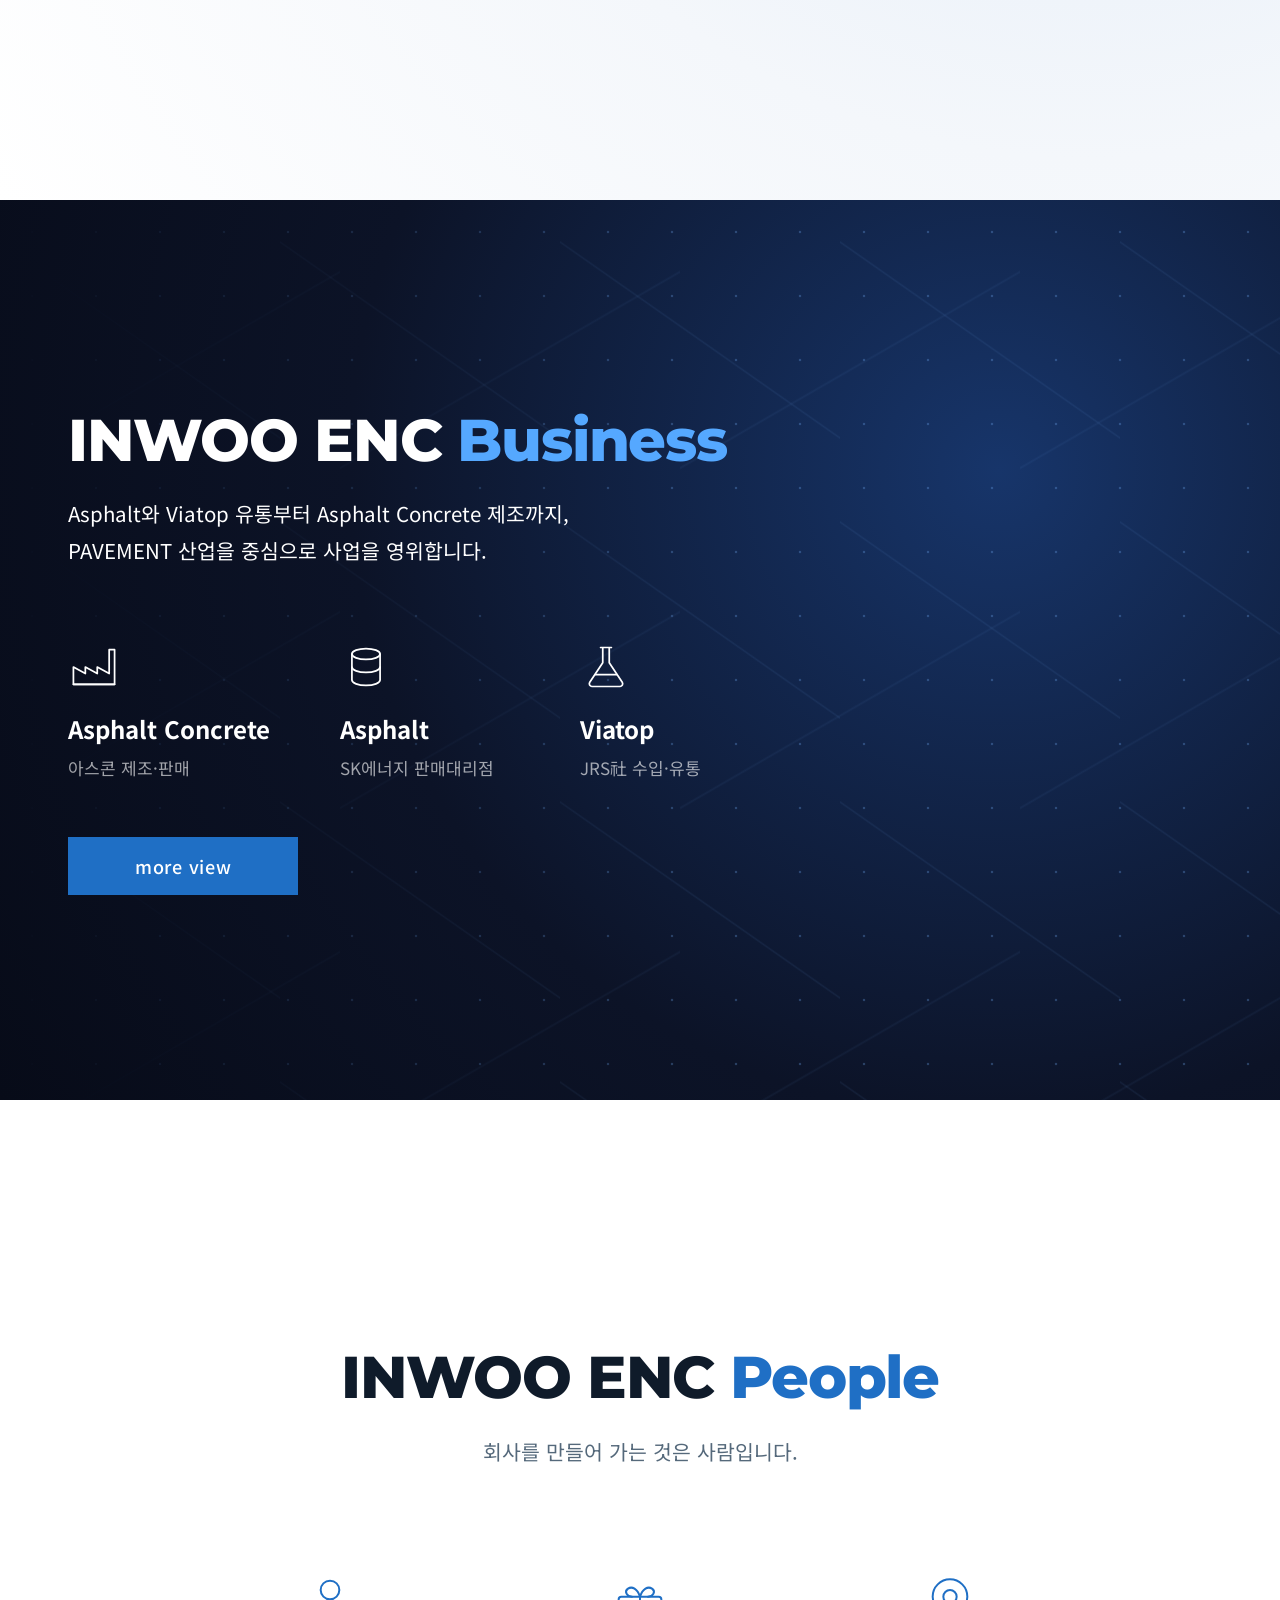
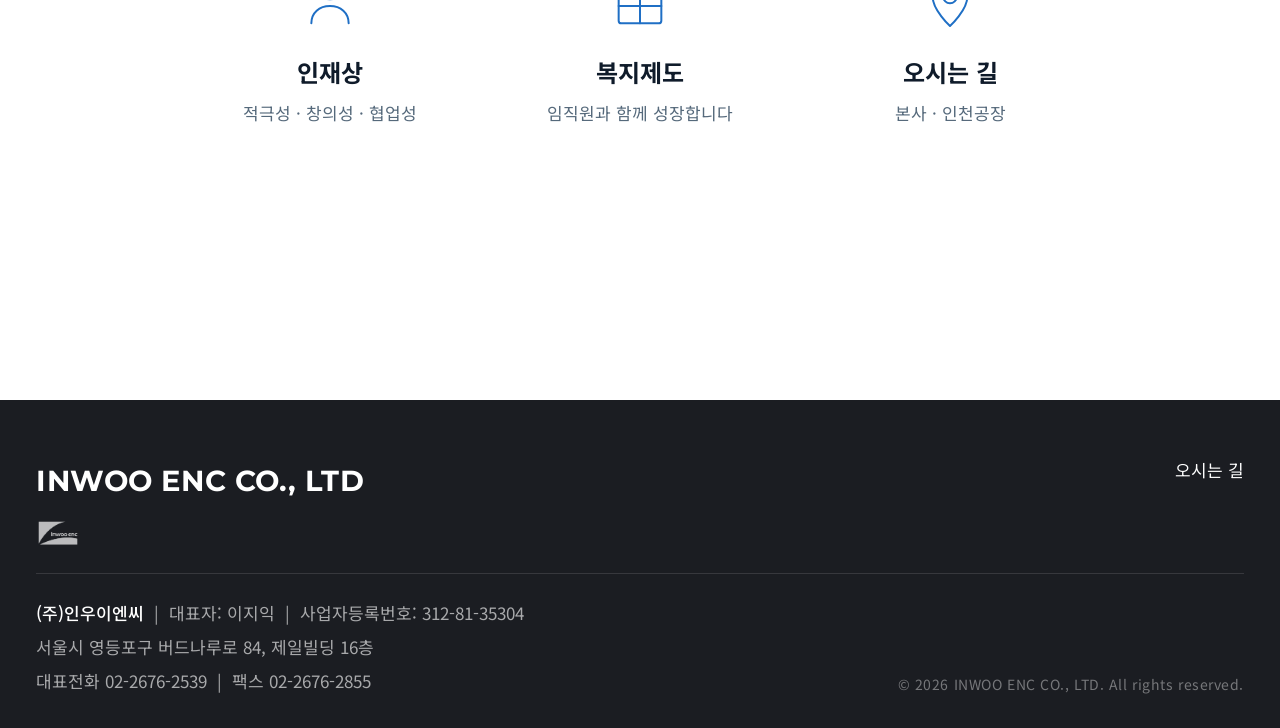
==== commit fa746fe8: "히어로 영상 더 밝게 (밝기 보정 + 어두운 막 추가 연하게, 글씨 그림자) Co-Authored-By: Claude Sonnet 5.5 <noreply@anthropic.com>" ====
--- a/index.html
+++ b/index.html
@@ -6,7 +6,7 @@
 <title>(주)인우이엔씨 | INWOO ENC</title>
 <meta name="description" content="PAVEMENT 산업의 경험과 신뢰를 바탕으로 미래를 만들어가는 인우이엔씨">
 <link rel="stylesheet" href="https://fonts.googleapis.com/css?family=Noto+Sans+KR:400,500,700,800&family=Montserrat:500,700,800&display=swap">
-<link rel="stylesheet" href="css/style.css?v=7">
+<link rel="stylesheet" href="css/style.css?v=8">
 </head>
 <body>
 <header class="site-header" id="siteHeader">
--- a/css/style.css
+++ b/css/style.css
@@ -49,10 +49,11 @@
 .slide { position: absolute; inset: 0; opacity: 0; transition: opacity 1.1s ease; display: flex; align-items: center; justify-content: center; text-align: center; }
 .slide.active { opacity: 1; z-index: 1; }
 .slide-bg { position: absolute; inset: 0; }
-.slide-bg img, .slide-bg video { width: 100%; height: 100%; object-fit: cover; }
-.slide-bg::after { content: ""; position: absolute; inset: 0; background: linear-gradient(180deg, rgba(12,19,39,.3) 0%, rgba(12,19,39,.2) 50%, rgba(12,19,39,.42) 100%); }
+.slide-bg img, .slide-bg video { width: 100%; height: 100%; object-fit: cover; filter: brightness(1.35) contrast(1.05); }
+.slide-bg::after { content: ""; position: absolute; inset: 0; background: linear-gradient(180deg, rgba(12,19,39,.14) 0%, rgba(12,19,39,.06) 50%, rgba(12,19,39,.3) 100%); }
 .slide-inner { position: relative; z-index: 2; padding: 0 24px; max-width: 1000px; transform: translateY(14px); opacity: 0; transition: opacity .9s ease .25s, transform .9s ease .25s; }
 .slide.active .slide-inner { opacity: 1; transform: none; }
+.slide-inner { text-shadow: 0 2px 18px rgba(0,0,0,.45); }
 .slide h2 { font-size: clamp(44px, 7.2vw, 100px); font-weight: 800; letter-spacing: -.02em; line-height: 1.15; }
 .slide p { margin-top: 20px; font-size: clamp(20px, 2vw, 28px); font-weight: 400; color: rgba(255,255,255,.92); }
 .btn-more { display: inline-block; margin-top: 54px; background: var(--blue); color: #fff; font-size: 18px; font-weight: 500; letter-spacing: .04em; padding: 13px 66px; border: 1px solid var(--blue); transition: background .2s, color .2s, transform .2s; }
